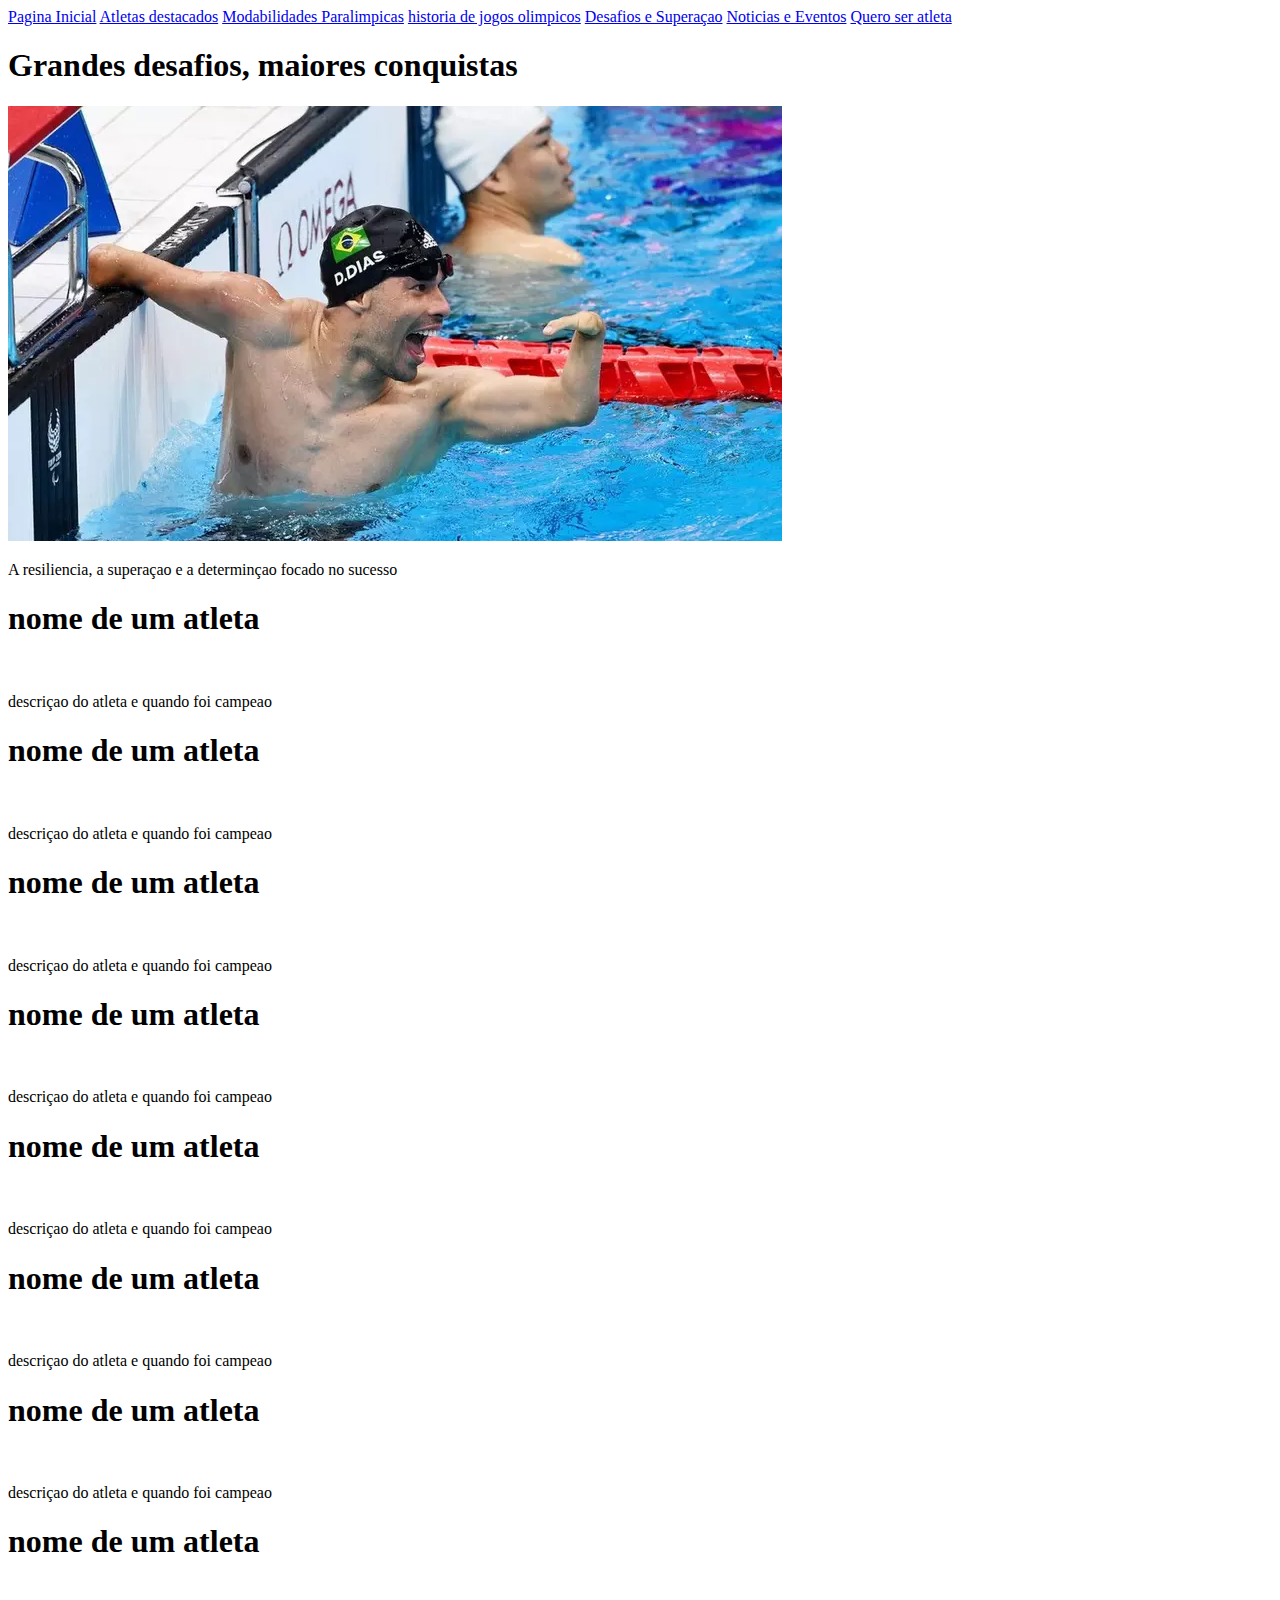
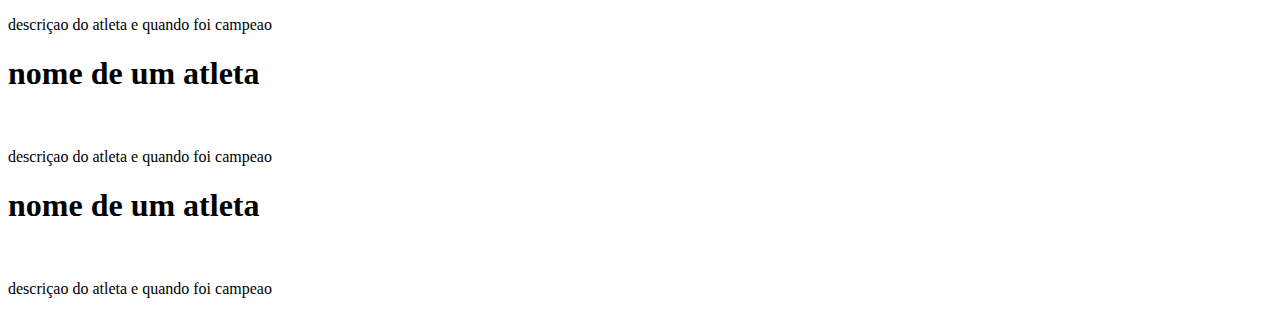
==== atletas destacados.html @ 6e02ad16 "Add files via upload" ====
<!DOCTYPE html>
<html lang="en">
<head>
    <meta charset="UTF-8">
    <meta name="viewport" content="width=device-width, initial-scale=1.0">
    <title>Atletas destacados</title>
</head>
<body>

    <header>
        <nav>
            <a href="index.html">Pagina Inicial</a>
            <a href="atletas destacados.html">Atletas destacados</a>
            <a href="modabilidades paralimpicas.html">Modabilidades Paralimpicas</a>
            <a href="historias de jogos olimpicos.html">historia de jogos olimpicos</a>
            <a href="desafios e superaçao.html">Desafios e Superaçao</a>
            <a href="noticias e eventos.html">Noticias e Eventos</a>
            <a href="formulario.html">Quero ser atleta</a>
        </nav>
      </header>

    <h1>Grandes desafios, maiores conquistas</h1>

    <div>
        <img src="brasil.webp" alt="nataçao">
        <p>A resiliencia, a superaçao e a determinçao focado no sucesso</p>
    </div>

    <div>
        <h1> nome de um atleta</h1>
        <img scr="uma foto">
        <p> descriçao do atleta e quando foi campeao</p>
    </div>

    <div>
        <h1> nome de um atleta</h1>
        <img scr="uma foto">
        <p> descriçao do atleta e quando foi campeao</p>
    </div>

    <div>
        <h1> nome de um atleta</h1>
        <img scr="uma foto">
        <p> descriçao do atleta e quando foi campeao</p>
    </div>

    <div>
        <h1> nome de um atleta</h1>
        <img scr="uma foto">
        <p> descriçao do atleta e quando foi campeao</p>
    </div>

    <div>
        <h1> nome de um atleta</h1>
        <img scr="uma foto">
        <p> descriçao do atleta e quando foi campeao</p>
    </div>

    <div>
        <h1> nome de um atleta</h1>
        <img scr="uma foto">
        <p> descriçao do atleta e quando foi campeao</p>
    </div>

    <div>
        <h1> nome de um atleta</h1>
        <img scr="uma foto">
        <p> descriçao do atleta e quando foi campeao</p>
    </div>

    <div>
        <h1> nome de um atleta</h1>
        <img scr="uma foto">
        <p> descriçao do atleta e quando foi campeao</p>
    </div>

    <div>
        <h1> nome de um atleta</h1>
        <img scr="uma foto">
        <p> descriçao do atleta e quando foi campeao</p>
    </div>

    <div>
        <h1> nome de um atleta</h1>
        <img scr="uma foto">
        <p> descriçao do atleta e quando foi campeao</p>
    </div>

    
</body>
</html>
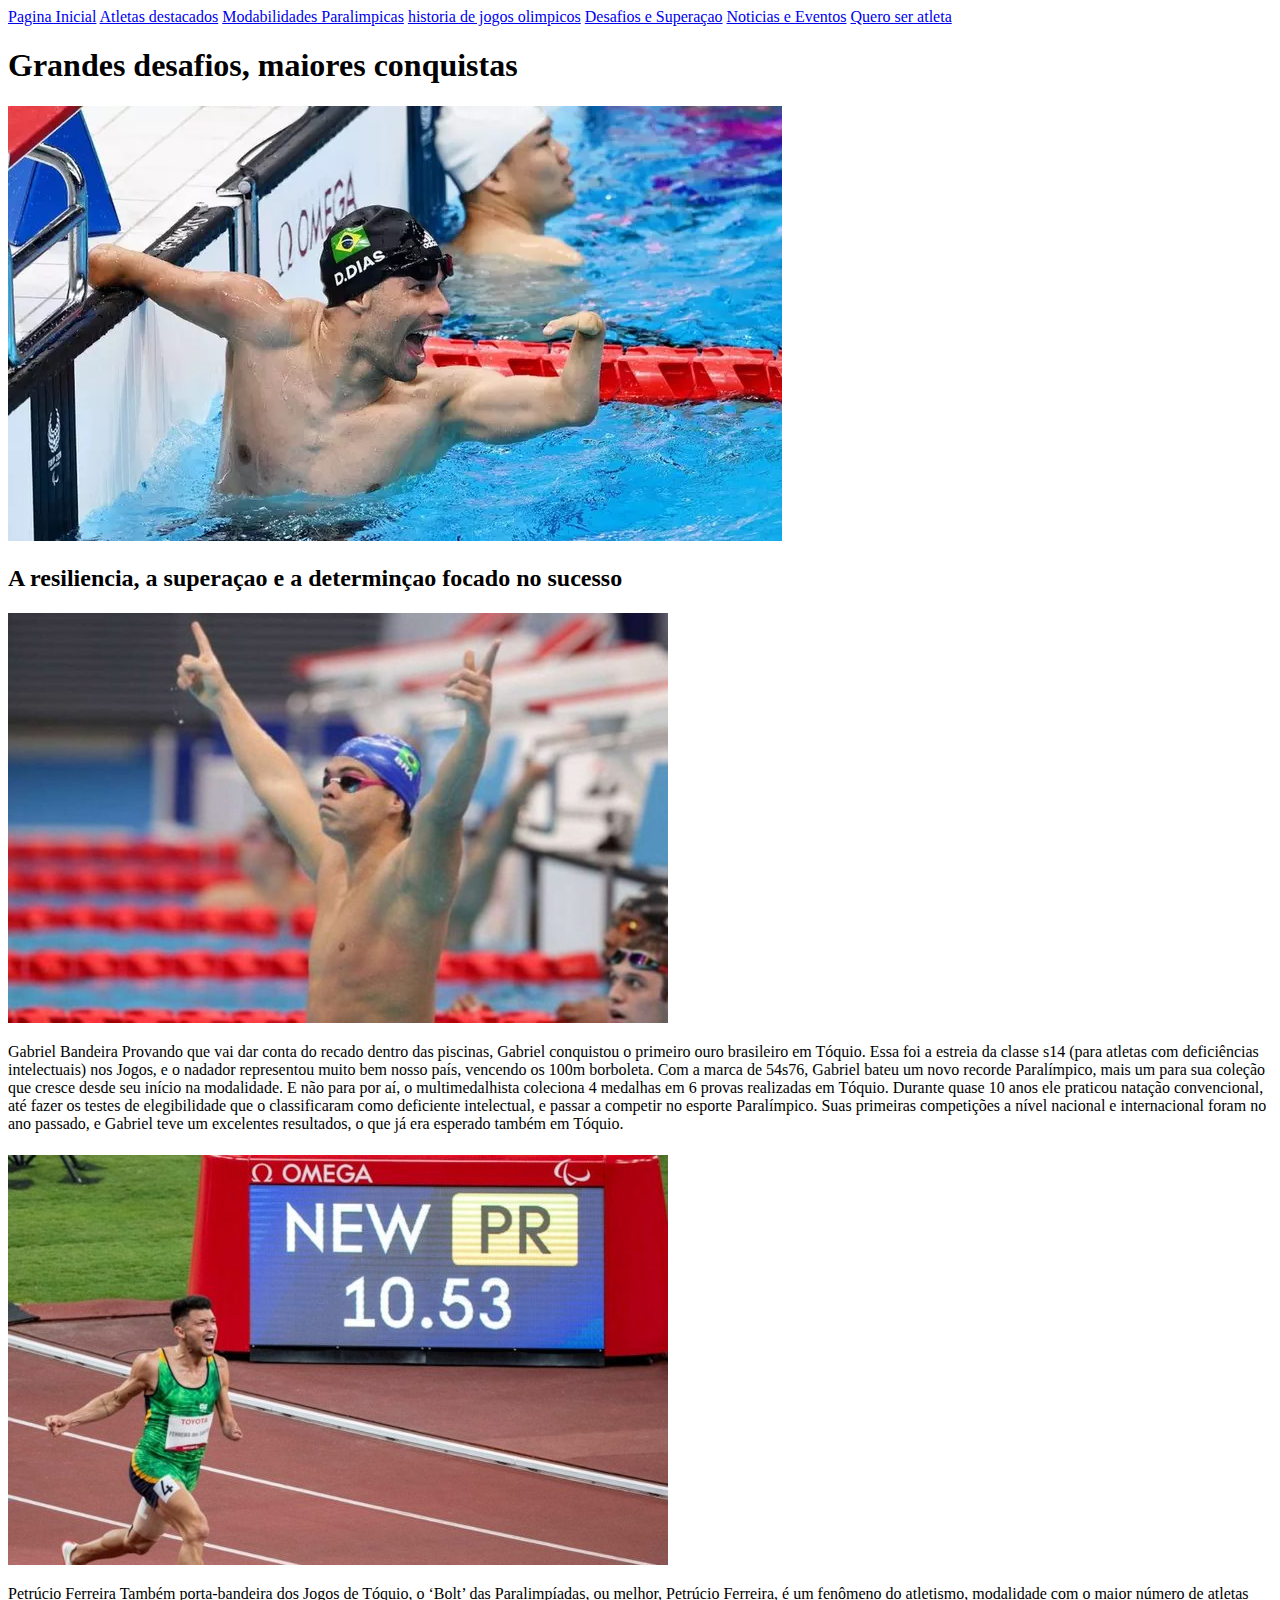
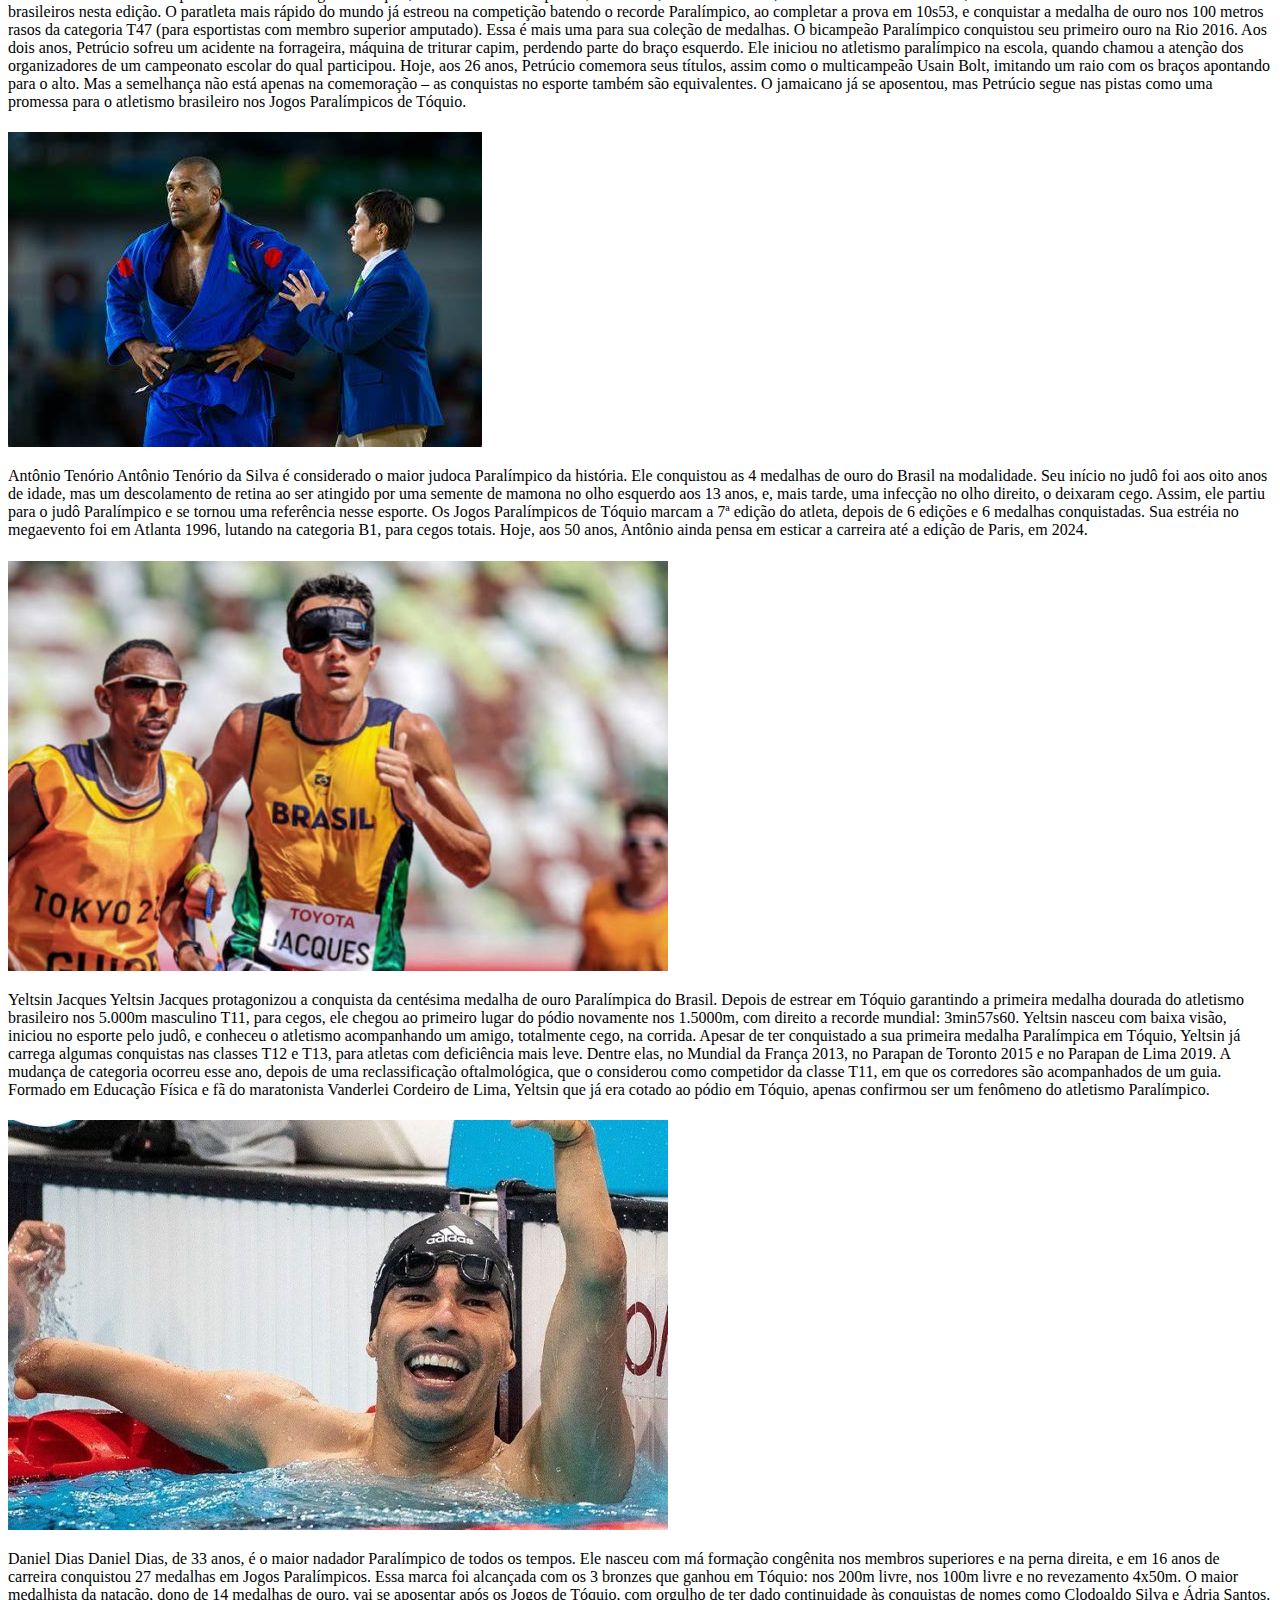
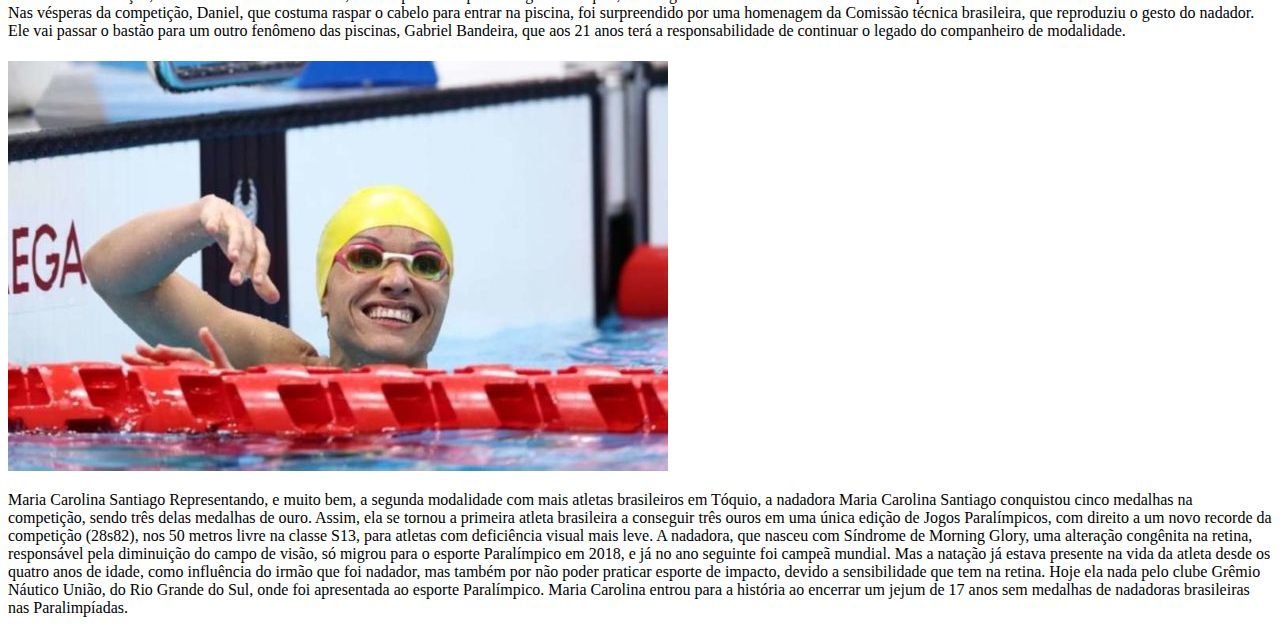
==== commit 1e843efb: "Add files via upload" ====
--- a/atletas destacados.html
+++ b/atletas destacados.html
@@ -23,67 +23,50 @@
 
     <div>
         <img src="brasil.webp" alt="nataçao">
-        <p>A resiliencia, a superaçao e a determinçao focado no sucesso</p>
+        <h2>A resiliencia, a superaçao e a determinçao focado no sucesso</h2>
     </div>
 
     <div>
-        <h1> nome de um atleta</h1>
-        <img scr="uma foto">
-        <p> descriçao do atleta e quando foi campeao</p>
+        <h1></h1>
+        <img src="gabriel.jpg" alt="destaque">
+        <p>Gabriel Bandeira
+        Provando que vai dar conta do recado dentro das piscinas, Gabriel conquistou o primeiro ouro brasileiro em Tóquio. Essa foi a estreia da classe s14 (para atletas com deficiências intelectuais) nos Jogos, e o nadador representou muito bem nosso país, vencendo os 100m borboleta. Com a marca de 54s76, Gabriel bateu um novo recorde Paralímpico, mais um para sua coleção que cresce desde seu início na modalidade. E não para por aí, o multimedalhista coleciona 4 medalhas em 6 provas realizadas em Tóquio. Durante quase 10 anos ele praticou natação convencional, até fazer os testes de elegibilidade que o classificaram como deficiente intelectual, e passar a competir no esporte Paralímpico. Suas primeiras competições a nível nacional e internacional foram no ano passado, e Gabriel teve um excelentes resultados, o que já era esperado também em Tóquio.
+        </p>
     </div>
 
     <div>
-        <h1> nome de um atleta</h1>
-        <img scr="uma foto">
-        <p> descriçao do atleta e quando foi campeao</p>
+        <h1></h1>
+        <img src="petrucio.jpeg" alt="destaque">
+        <p>Petrúcio Ferreira
+            Também porta-bandeira dos Jogos de Tóquio, o ‘Bolt’ das Paralimpíadas, ou melhor, Petrúcio Ferreira, é um fenômeno do atletismo, modalidade com o maior número de atletas brasileiros nesta edição. O paratleta mais rápido do mundo já estreou na competição batendo o recorde Paralímpico, ao completar a prova em 10s53, e conquistar a medalha de ouro nos 100 metros rasos da categoria T47 (para esportistas com membro superior amputado). Essa é mais uma para sua coleção de medalhas. O bicampeão Paralímpico conquistou seu primeiro ouro na Rio 2016. Aos dois anos, Petrúcio sofreu um acidente na forrageira, máquina de triturar capim, perdendo parte do braço esquerdo. Ele iniciou no atletismo paralímpico na escola, quando chamou a atenção dos organizadores de um campeonato escolar do qual participou. Hoje, aos 26 anos, Petrúcio comemora seus títulos, assim como o multicampeão Usain Bolt, imitando um raio com os braços apontando para o alto. Mas a semelhança não está apenas na comemoração – as conquistas no esporte também são equivalentes. O jamaicano já se aposentou, mas Petrúcio segue nas pistas como uma promessa para o atletismo brasileiro nos Jogos Paralímpicos de Tóquio.</p>
     </div>
 
     <div>
-        <h1> nome de um atleta</h1>
-        <img scr="uma foto">
-        <p> descriçao do atleta e quando foi campeao</p>
+        <h1></h1>
+        <img src="antonio.jpg" alt="destaque">
+        <p>Antônio Tenório
+            Antônio Tenório da Silva é considerado o maior judoca Paralímpico da história. Ele conquistou as 4 medalhas de ouro do Brasil na modalidade. Seu início no judô foi aos oito anos de idade, mas um descolamento de retina ao ser atingido por uma semente de mamona no olho esquerdo aos 13 anos, e, mais tarde, uma infecção no olho direito,  o deixaram cego. Assim, ele partiu para o judô Paralímpico e se tornou uma referência nesse esporte. Os Jogos Paralímpicos de Tóquio marcam a 7ª edição do atleta, depois de 6 edições e 6 medalhas conquistadas. Sua estréia no megaevento foi em Atlanta 1996, lutando na categoria B1, para cegos totais. Hoje, aos 50 anos, Antônio ainda pensa em esticar a carreira até a edição de Paris, em 2024.</p>
     </div>
 
     <div>
-        <h1> nome de um atleta</h1>
-        <img scr="uma foto">
-        <p> descriçao do atleta e quando foi campeao</p>
+        <h1></h1>
+        <img src="yeltsin.jpg" alt="destaque">
+        <p>Yeltsin Jacques
+            Yeltsin Jacques protagonizou a conquista da centésima medalha de ouro Paralímpica do Brasil. Depois de estrear em Tóquio garantindo a primeira medalha dourada do atletismo brasileiro nos 5.000m masculino T11, para cegos, ele chegou ao primeiro lugar do pódio novamente nos 1.5000m, com direito a recorde mundial: 3min57s60. Yeltsin nasceu com baixa visão, iniciou no esporte pelo judô, e conheceu o atletismo acompanhando um amigo, totalmente cego, na corrida. Apesar de ter conquistado a sua primeira medalha Paralímpica em Tóquio, Yeltsin já carrega algumas conquistas nas classes T12 e T13, para atletas com deficiência mais leve. Dentre elas, no Mundial da França 2013, no Parapan de Toronto 2015 e no Parapan de Lima 2019. A mudança de categoria ocorreu esse ano, depois de uma reclassificação oftalmológica, que o considerou como competidor da classe T11, em que os corredores são acompanhados de um guia. Formado em Educação Física e fã do maratonista Vanderlei Cordeiro de Lima, Yeltsin que já era cotado ao pódio em Tóquio, apenas confirmou ser um fenômeno do atletismo Paralímpico.</p>
     </div>
 
     <div>
-        <h1> nome de um atleta</h1>
-        <img scr="uma foto">
-        <p> descriçao do atleta e quando foi campeao</p>
+        <h1></h1>
+        <img src="diaz.jpg" alt="destaque">
+        <p>Daniel Dias
+            Daniel Dias, de 33 anos, é o maior nadador Paralímpico de todos os tempos. Ele nasceu com má formação congênita nos membros superiores e na perna direita, e em 16 anos de carreira conquistou 27 medalhas em Jogos Paralímpicos. Essa marca foi alcançada com os 3 bronzes que ganhou em Tóquio: nos 200m livre, nos 100m livre e no revezamento 4x50m. O maior medalhista da natação, dono de 14 medalhas de ouro, vai se aposentar após os Jogos de Tóquio, com orgulho de ter dado continuidade às conquistas de nomes como Clodoaldo Silva e Ádria Santos. Nas vésperas da competição, Daniel, que costuma raspar o cabelo para entrar na piscina, foi surpreendido por uma homenagem da Comissão técnica brasileira, que reproduziu o gesto do nadador. Ele vai passar o bastão para um outro fenômeno das piscinas, Gabriel Bandeira, que aos 21 anos terá a responsabilidade de continuar o legado do companheiro de modalidade.</p>
     </div>
 
     <div>
-        <h1> nome de um atleta</h1>
-        <img scr="uma foto">
-        <p> descriçao do atleta e quando foi campeao</p>
-    </div>
-
-    <div>
-        <h1> nome de um atleta</h1>
-        <img scr="uma foto">
-        <p> descriçao do atleta e quando foi campeao</p>
-    </div>
-
-    <div>
-        <h1> nome de um atleta</h1>
-        <img scr="uma foto">
-        <p> descriçao do atleta e quando foi campeao</p>
-    </div>
-
-    <div>
-        <h1> nome de um atleta</h1>
-        <img scr="uma foto">
-        <p> descriçao do atleta e quando foi campeao</p>
-    </div>
-
-    <div>
-        <h1> nome de um atleta</h1>
-        <img scr="uma foto">
-        <p> descriçao do atleta e quando foi campeao</p>
+        <h1></h1>
+        <img src="maria.jpg" alt="destaque">
+        <p>Maria Carolina Santiago
+            Representando, e muito bem, a segunda modalidade com mais atletas brasileiros em Tóquio, a nadadora Maria Carolina Santiago conquistou cinco medalhas na competição, sendo três delas medalhas de ouro. Assim, ela se tornou a primeira atleta brasileira a conseguir três ouros em uma única edição de Jogos Paralímpicos, com direito a um novo recorde da competição (28s82), nos 50 metros livre na classe S13, para atletas com deficiência visual mais leve. A nadadora, que nasceu com Síndrome de Morning Glory, uma alteração congênita na retina, responsável pela diminuição do campo de visão, só migrou para o esporte Paralímpico em 2018, e já no ano seguinte foi campeã mundial. Mas a natação já estava presente na vida da atleta desde os quatro anos de idade, como influência do irmão que foi nadador, mas também por não poder praticar esporte de impacto, devido a sensibilidade que tem na retina. Hoje ela nada pelo clube Grêmio Náutico União, do Rio Grande do Sul, onde foi apresentada ao esporte Paralímpico. Maria Carolina entrou para a história ao encerrar um jejum de 17 anos sem medalhas de nadadoras brasileiras nas Paralimpíadas.</p>
     </div>
 
     
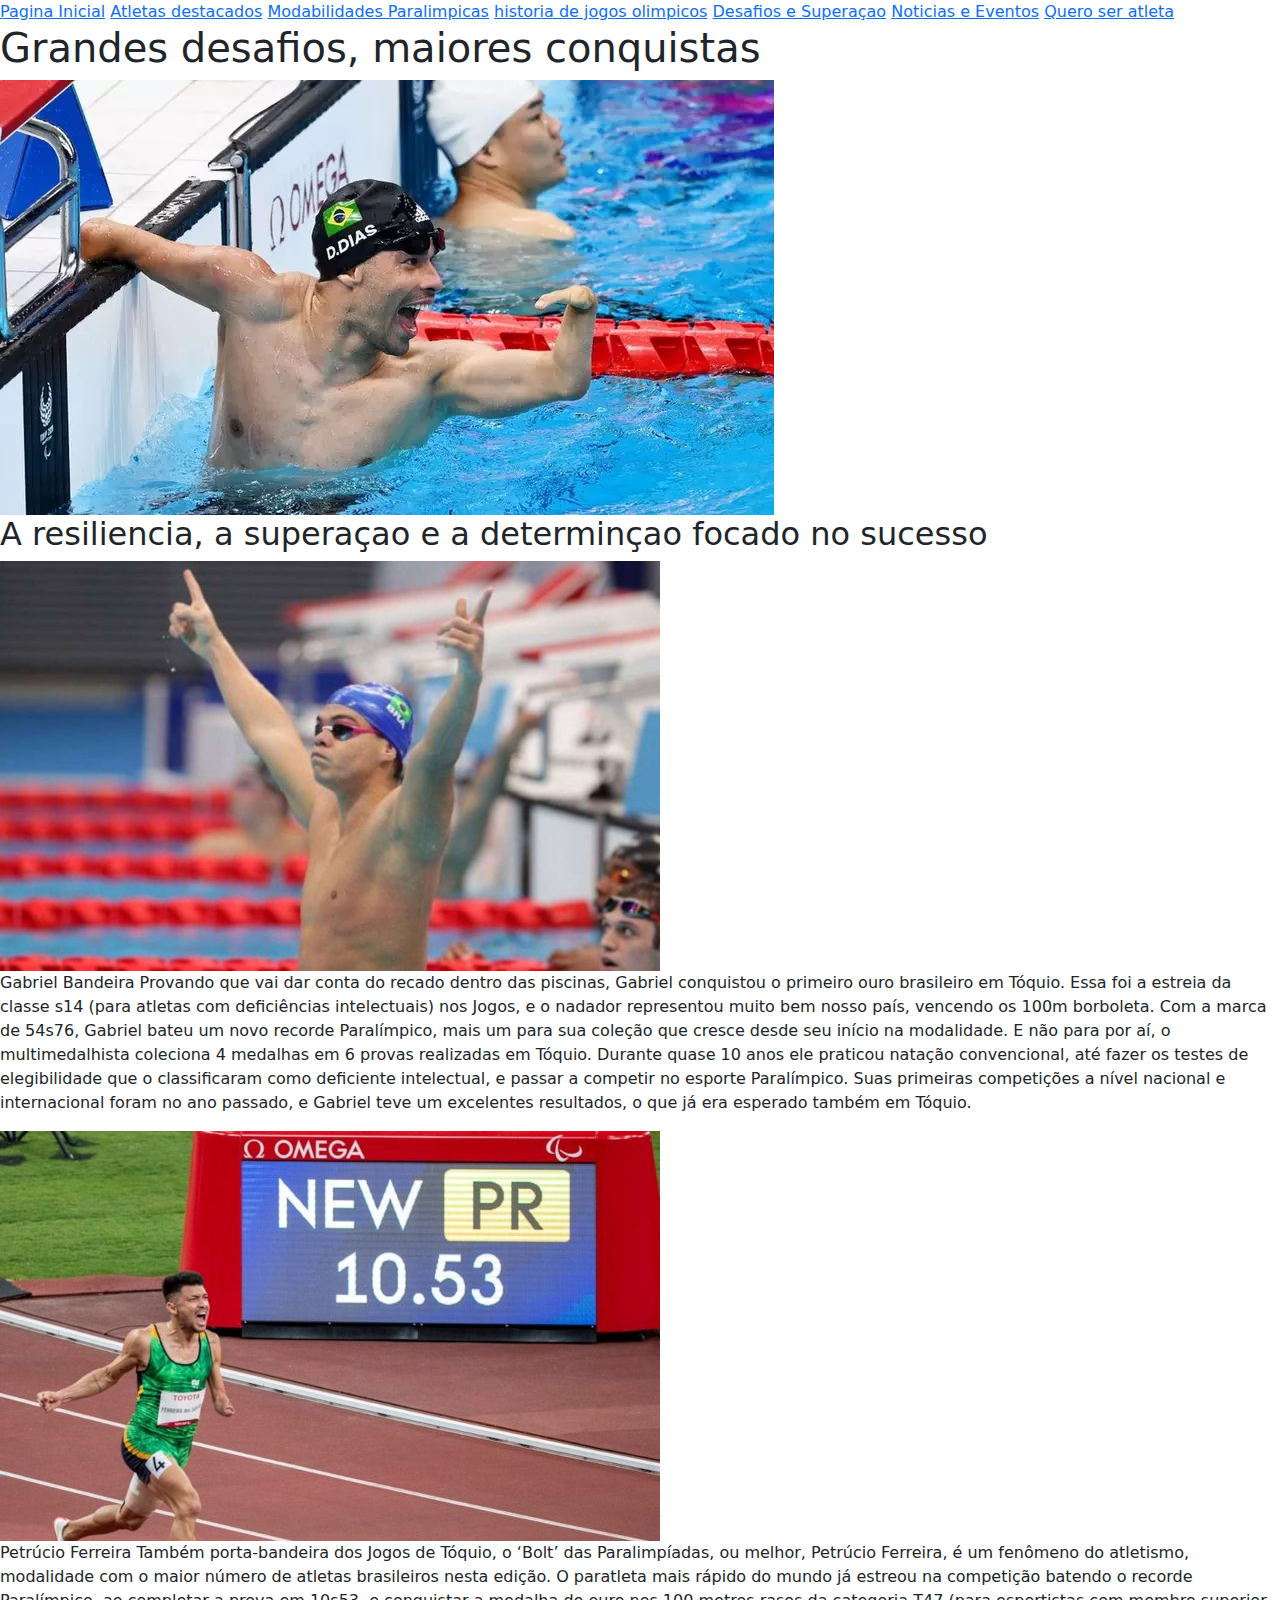
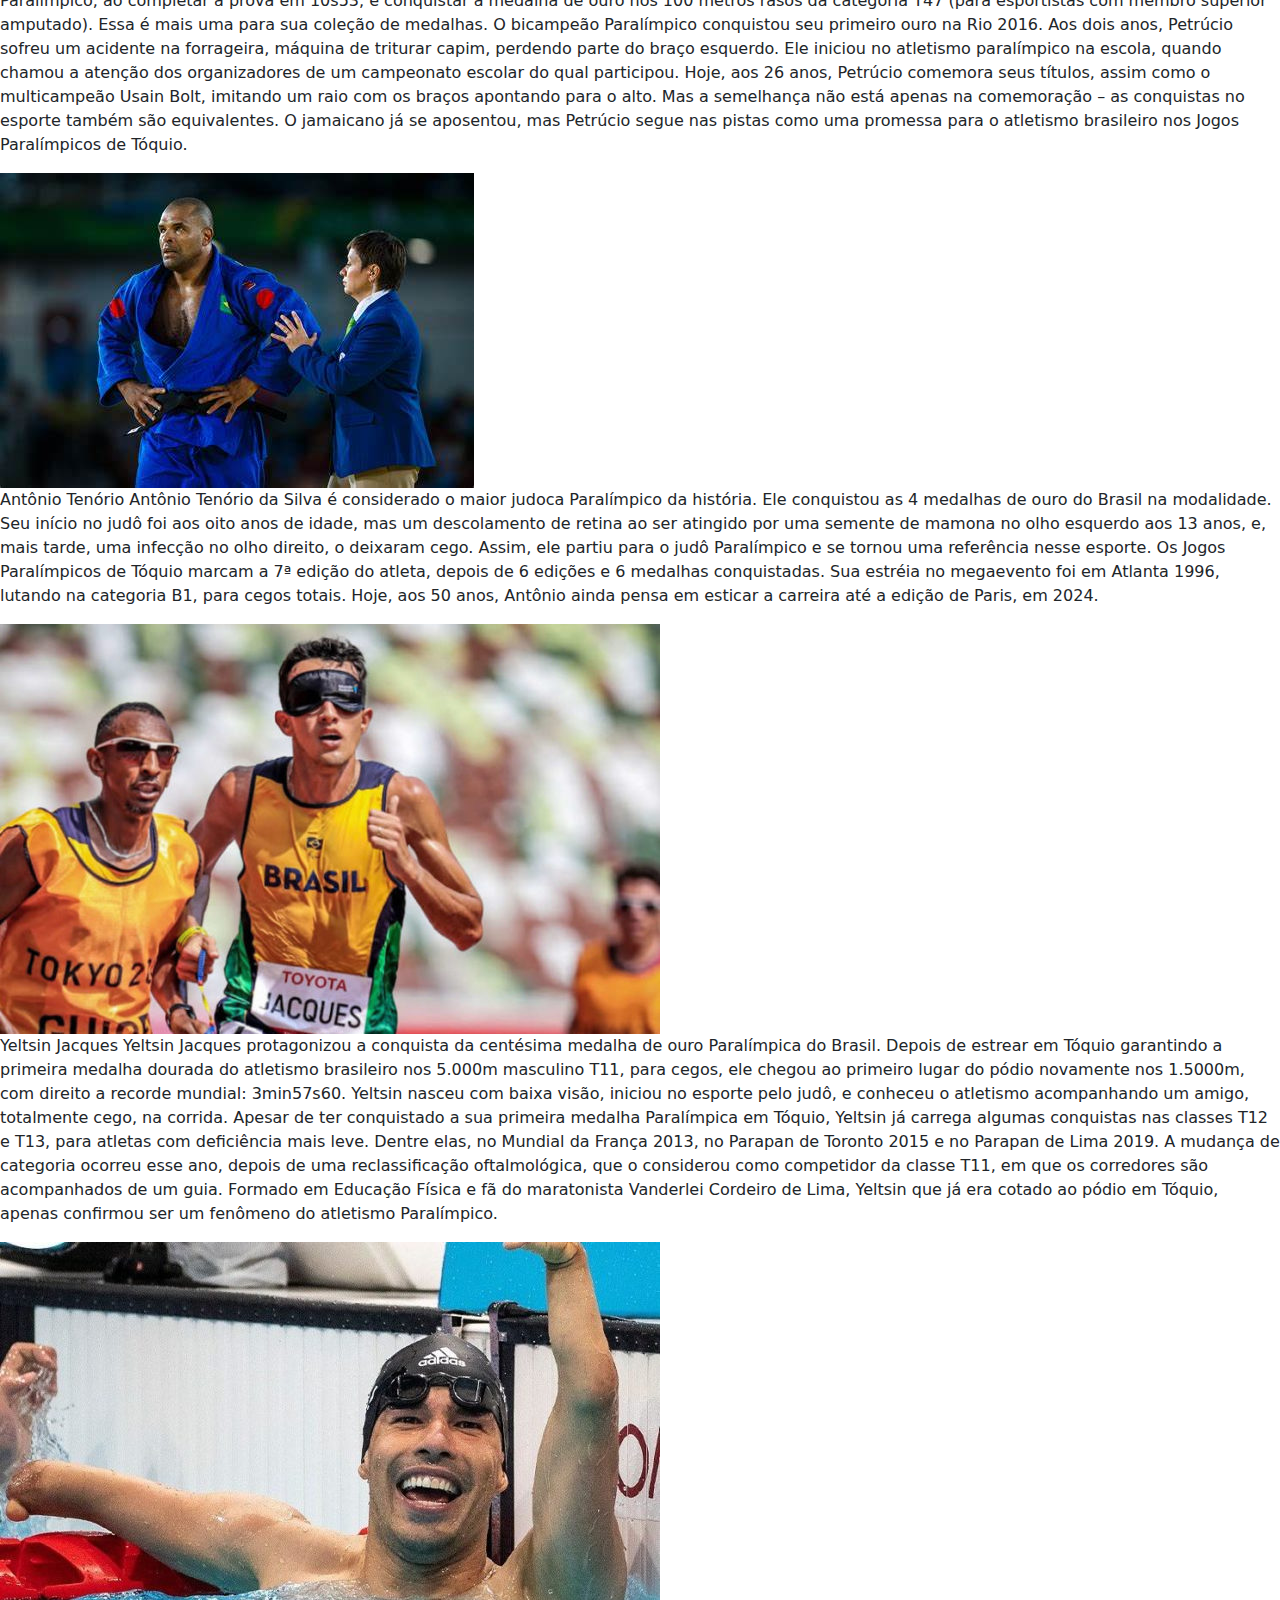
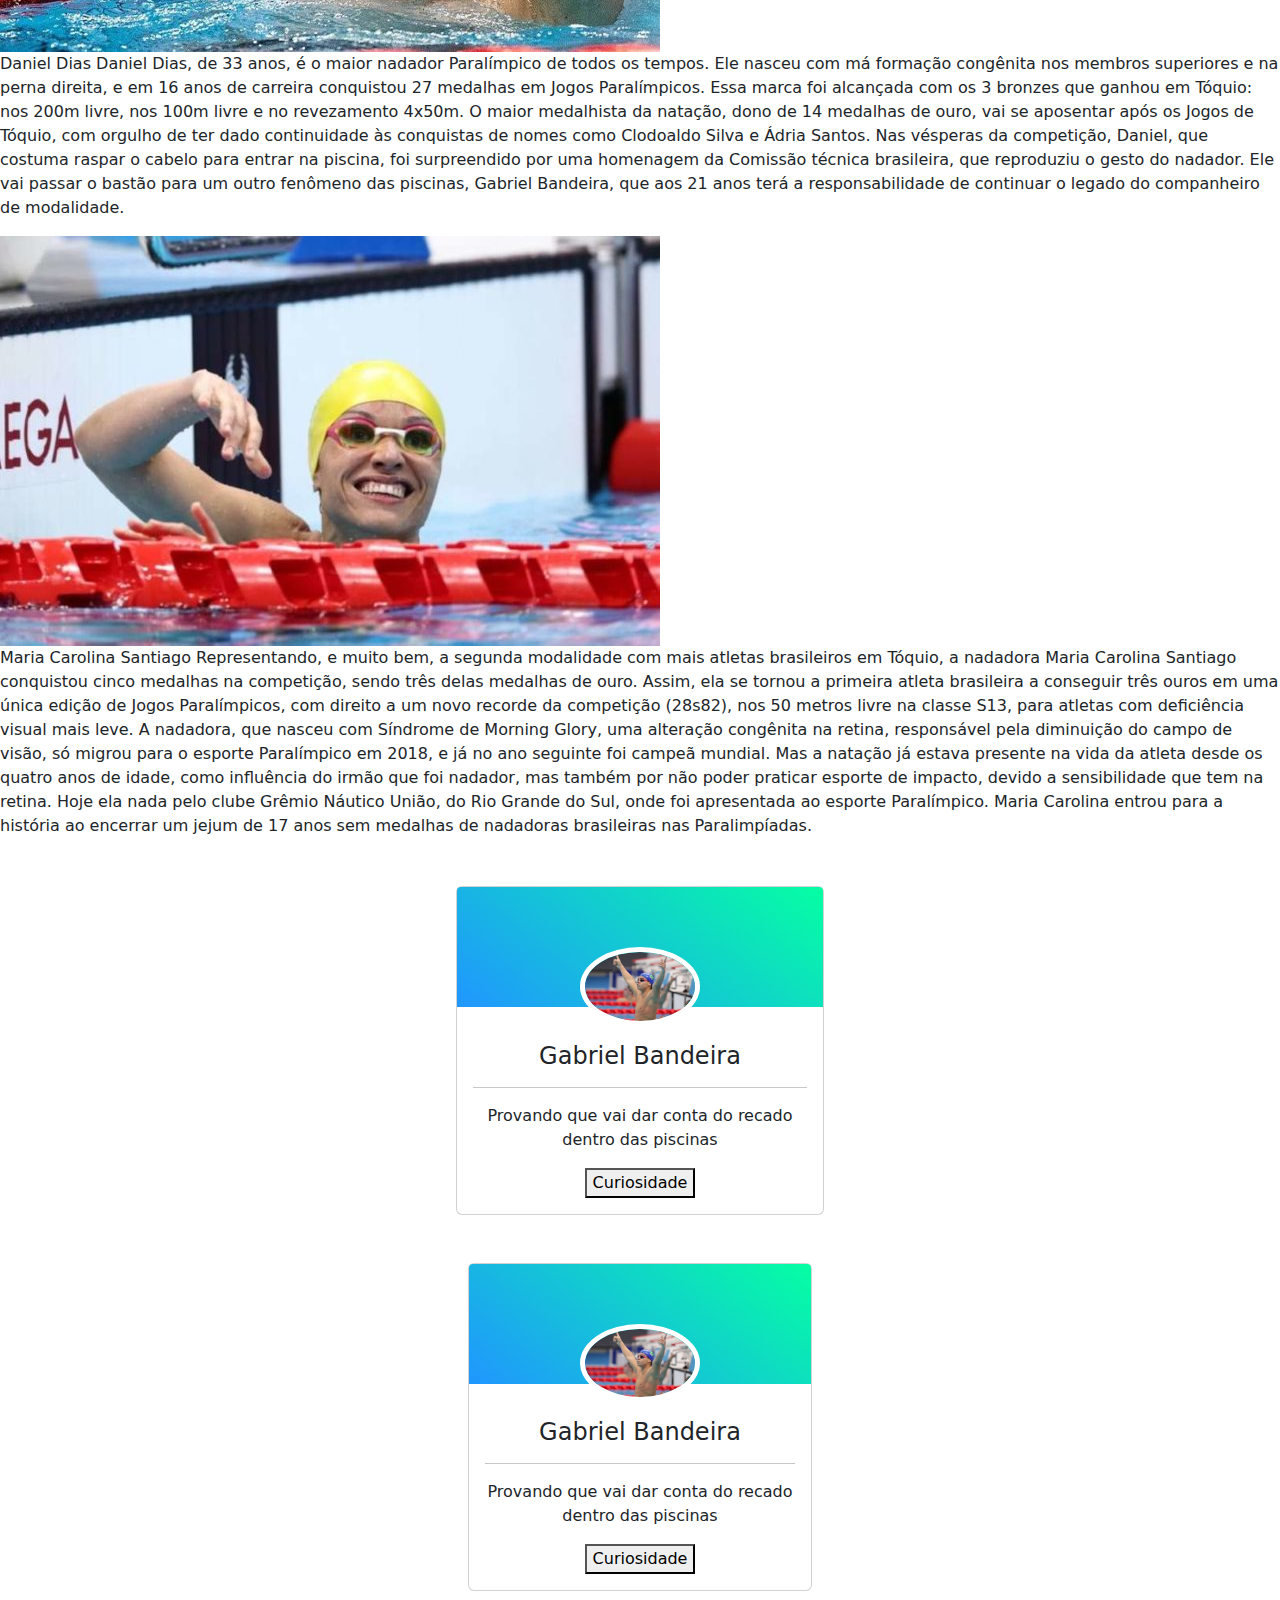
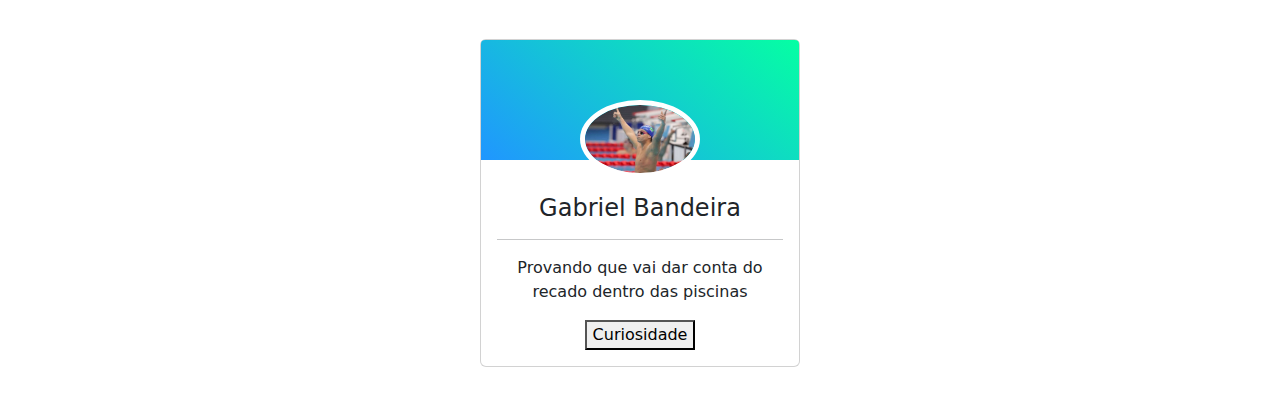
==== commit 94b35f96: "Add files via upload" ====
--- a/atletas destacados.html
+++ b/atletas destacados.html
@@ -2,7 +2,10 @@
 <html lang="en">
 <head>
     <meta charset="UTF-8">
+    <link rel="stylesheet" type="text/css" href="atletas destacados.css" media="screen">
+    <link href="https://cdn.jsdelivr.net/npm/bootstrap@5.3.3/dist/css/bootstrap.min.css" rel="stylesheet" integrity="sha384-QWTKZyjpPEjISv5WaRU9OFeRpok6YctnYmDr5pNlyT2bRjXh0JMhjY6hW+ALEwIH" crossorigin="anonymous">
     <meta name="viewport" content="width=device-width, initial-scale=1.0">
+    
     <title>Atletas destacados</title>
 </head>
 <body>
@@ -11,7 +14,7 @@
         <nav>
             <a href="index.html">Pagina Inicial</a>
             <a href="atletas destacados.html">Atletas destacados</a>
-            <a href="modabilidades paralimpicas.html">Modabilidades Paralimpicas</a>
+            <a href="modalidades paralimpicas.html">Modabilidades Paralimpicas</a>
             <a href="historias de jogos olimpicos.html">historia de jogos olimpicos</a>
             <a href="desafios e superaçao.html">Desafios e Superaçao</a>
             <a href="noticias e eventos.html">Noticias e Eventos</a>
@@ -69,6 +72,63 @@
             Representando, e muito bem, a segunda modalidade com mais atletas brasileiros em Tóquio, a nadadora Maria Carolina Santiago conquistou cinco medalhas na competição, sendo três delas medalhas de ouro. Assim, ela se tornou a primeira atleta brasileira a conseguir três ouros em uma única edição de Jogos Paralímpicos, com direito a um novo recorde da competição (28s82), nos 50 metros livre na classe S13, para atletas com deficiência visual mais leve. A nadadora, que nasceu com Síndrome de Morning Glory, uma alteração congênita na retina, responsável pela diminuição do campo de visão, só migrou para o esporte Paralímpico em 2018, e já no ano seguinte foi campeã mundial. Mas a natação já estava presente na vida da atleta desde os quatro anos de idade, como influência do irmão que foi nadador, mas também por não poder praticar esporte de impacto, devido a sensibilidade que tem na retina. Hoje ela nada pelo clube Grêmio Náutico União, do Rio Grande do Sul, onde foi apresentada ao esporte Paralímpico. Maria Carolina entrou para a história ao encerrar um jejum de 17 anos sem medalhas de nadadoras brasileiras nas Paralimpíadas.</p>
     </div>
 
-    
+    <div class="container">
+        <section class="mx-auto my-5" style="max-width: 23rem;">
+            
+          <div class="card testimonial-card mt-2 mb-3 d-flex justify-content-center">
+            <div class="card-up aqua-gradient"></div>
+         <div class="avatar mx-auto white">
+            <img src="gabriel.jpg" class="rounded-circle img-fluid jack" alt="woman avatar"> 
+    </div>
+
+        <div class="card-body text-center">
+            <h4 class="card-title font-weight-bold">Gabriel Bandeira</h4>
+            <hr>
+            <p><i class="fas fa-quote-left"></i>Provando que vai dar conta do recado dentro das piscinas</p>
+            <button class="botao" type="submit" onclick="alert('Gabriel Bandeira Provando que vai dar conta do recado dentro das piscinas, Gabriel conquistou o primeiro ouro brasileiro em Tóquio. Essa foi a estreia da classe s14 (para atletas com deficiências intelectuais) nos Jogos, e o nadador representou muito bem nosso país, vencendo os 100m borboleta. Com a marca de 54s76, Gabriel bateu um novo recorde Paralímpico, mais um para sua coleção que cresce desde seu início na modalidade. E não para por aí, o multimedalhista coleciona 4 medalhas em 6 provas realizadas em Tóquio. Durante quase 10 anos ele praticou natação convencional, até fazer os testes de elegibilidade que o classificaram como deficiente intelectual, e passar a competir no esporte Paralímpico. Suas primeiras competições a nível nacional e internacional foram no ano passado, e Gabriel teve um excelentes resultados, o que já era esperado também em Tóquio.')">Curiosidade</button>
+        </div>
+
+    </div>
+
+    <div class="container">
+        <section class="mx-auto my-5" style="max-width: 23rem;">
+            
+          <div class="card testimonial-card mt-2 mb-3 d-flex justify-content-center">
+            <div class="card-up aqua-gradient"></div>
+         <div class="avatar mx-auto white">
+            <img src="gabriel.jpg" class="rounded-circle img-fluid jack" alt="woman avatar"> 
+    </div>
+
+        <div class="card-body text-center">
+            <h4 class="card-title font-weight-bold">Gabriel Bandeira</h4>
+            <hr>
+            <p><i class="fas fa-quote-left"></i>Provando que vai dar conta do recado dentro das piscinas</p>
+            <button class="botao" type="submit" onclick="alert('Gabriel Bandeira Provando que vai dar conta do recado dentro das piscinas, Gabriel conquistou o primeiro ouro brasileiro em Tóquio. Essa foi a estreia da classe s14 (para atletas com deficiências intelectuais) nos Jogos, e o nadador representou muito bem nosso país, vencendo os 100m borboleta. Com a marca de 54s76, Gabriel bateu um novo recorde Paralímpico, mais um para sua coleção que cresce desde seu início na modalidade. E não para por aí, o multimedalhista coleciona 4 medalhas em 6 provas realizadas em Tóquio. Durante quase 10 anos ele praticou natação convencional, até fazer os testes de elegibilidade que o classificaram como deficiente intelectual, e passar a competir no esporte Paralímpico. Suas primeiras competições a nível nacional e internacional foram no ano passado, e Gabriel teve um excelentes resultados, o que já era esperado também em Tóquio.')">Curiosidade</button>
+        </div>
+
+    </div>
+
+    <div class="container">
+        <section class="mx-auto my-5" style="max-width: 23rem;">
+            
+          <div class="card testimonial-card mt-2 mb-3 d-flex justify-content-center">
+            <div class="card-up aqua-gradient"></div>
+         <div class="avatar mx-auto white">
+            <img src="gabriel.jpg" class="rounded-circle img-fluid jack" alt="woman avatar"> 
+    </div>
+
+        <div class="card-body text-center">
+            <h4 class="card-title font-weight-bold">Gabriel Bandeira</h4>
+            <hr>
+            <p><i class="fas fa-quote-left"></i>Provando que vai dar conta do recado dentro das piscinas</p>
+            <button class="botao" type="submit" onclick="alert('Gabriel Bandeira Provando que vai dar conta do recado dentro das piscinas, Gabriel conquistou o primeiro ouro brasileiro em Tóquio. Essa foi a estreia da classe s14 (para atletas com deficiências intelectuais) nos Jogos, e o nadador representou muito bem nosso país, vencendo os 100m borboleta. Com a marca de 54s76, Gabriel bateu um novo recorde Paralímpico, mais um para sua coleção que cresce desde seu início na modalidade. E não para por aí, o multimedalhista coleciona 4 medalhas em 6 provas realizadas em Tóquio. Durante quase 10 anos ele praticou natação convencional, até fazer os testes de elegibilidade que o classificaram como deficiente intelectual, e passar a competir no esporte Paralímpico. Suas primeiras competições a nível nacional e internacional foram no ano passado, e Gabriel teve um excelentes resultados, o que já era esperado também em Tóquio.')">Curiosidade</button>
+        </div>
+
+    </div>
+
+              
+            </section>
+          </div>
+
 </body>
 </html>--- a/atletas destacados.css
+++ b/atletas destacados.css
@@ -0,0 +1,32 @@
+.body {
+	background-color: green;
+}
+
+.testimonial-card .card-up {
+  height: 120px;
+  overflow: hidden;
+  border-top-left-radius: .25rem;
+  border-top-right-radius: .25rem;
+}
+
+.aqua-gradient {
+  background: linear-gradient(40deg, #2096ff, #05ffa3) !important;
+}
+
+.testimonial-card .avatar {
+  width: 120px;
+  margin-top: -60px;
+  overflow: hidden;
+  border: 5px solid #fff;
+  border-radius: 50%;
+}
+
+.jack {
+    border-radius: 100%; 
+    display: block;
+    margin-left: auto;
+    margin-right: auto;
+    width: 135px;
+    
+}
+
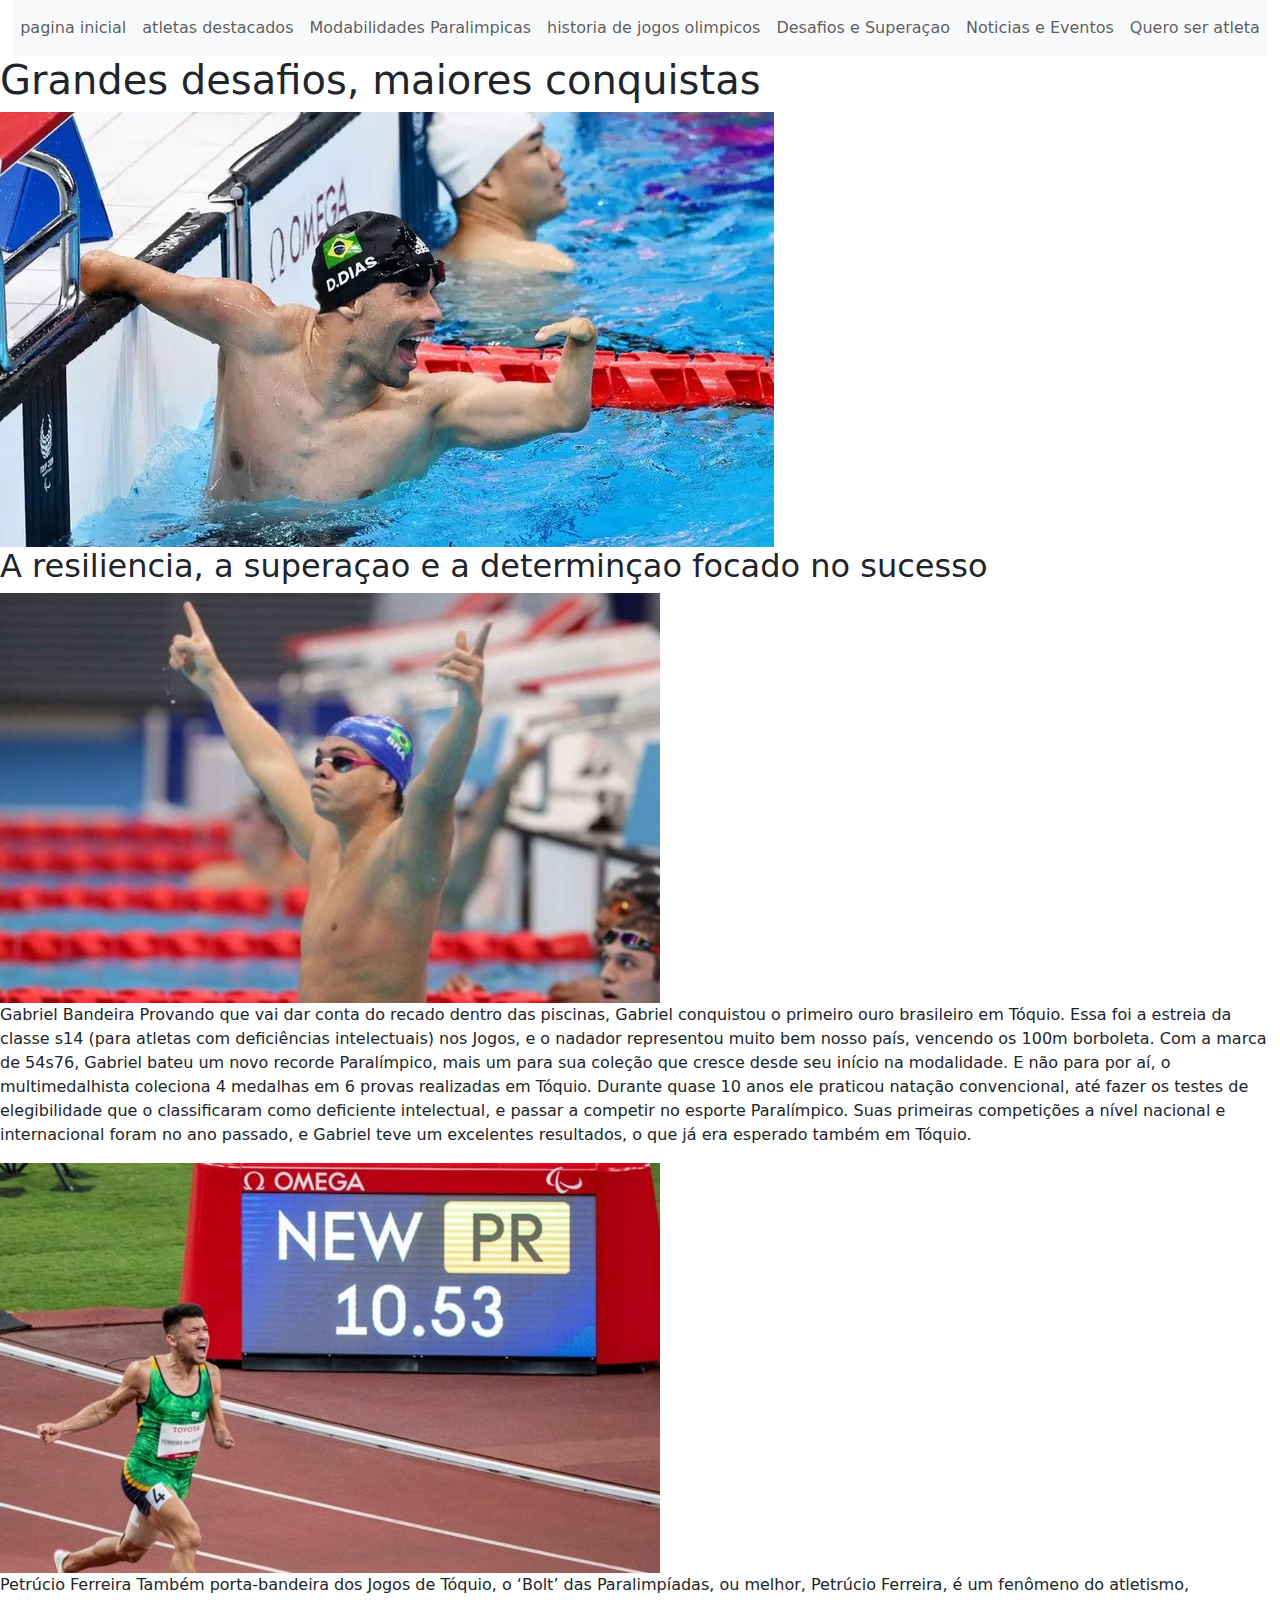
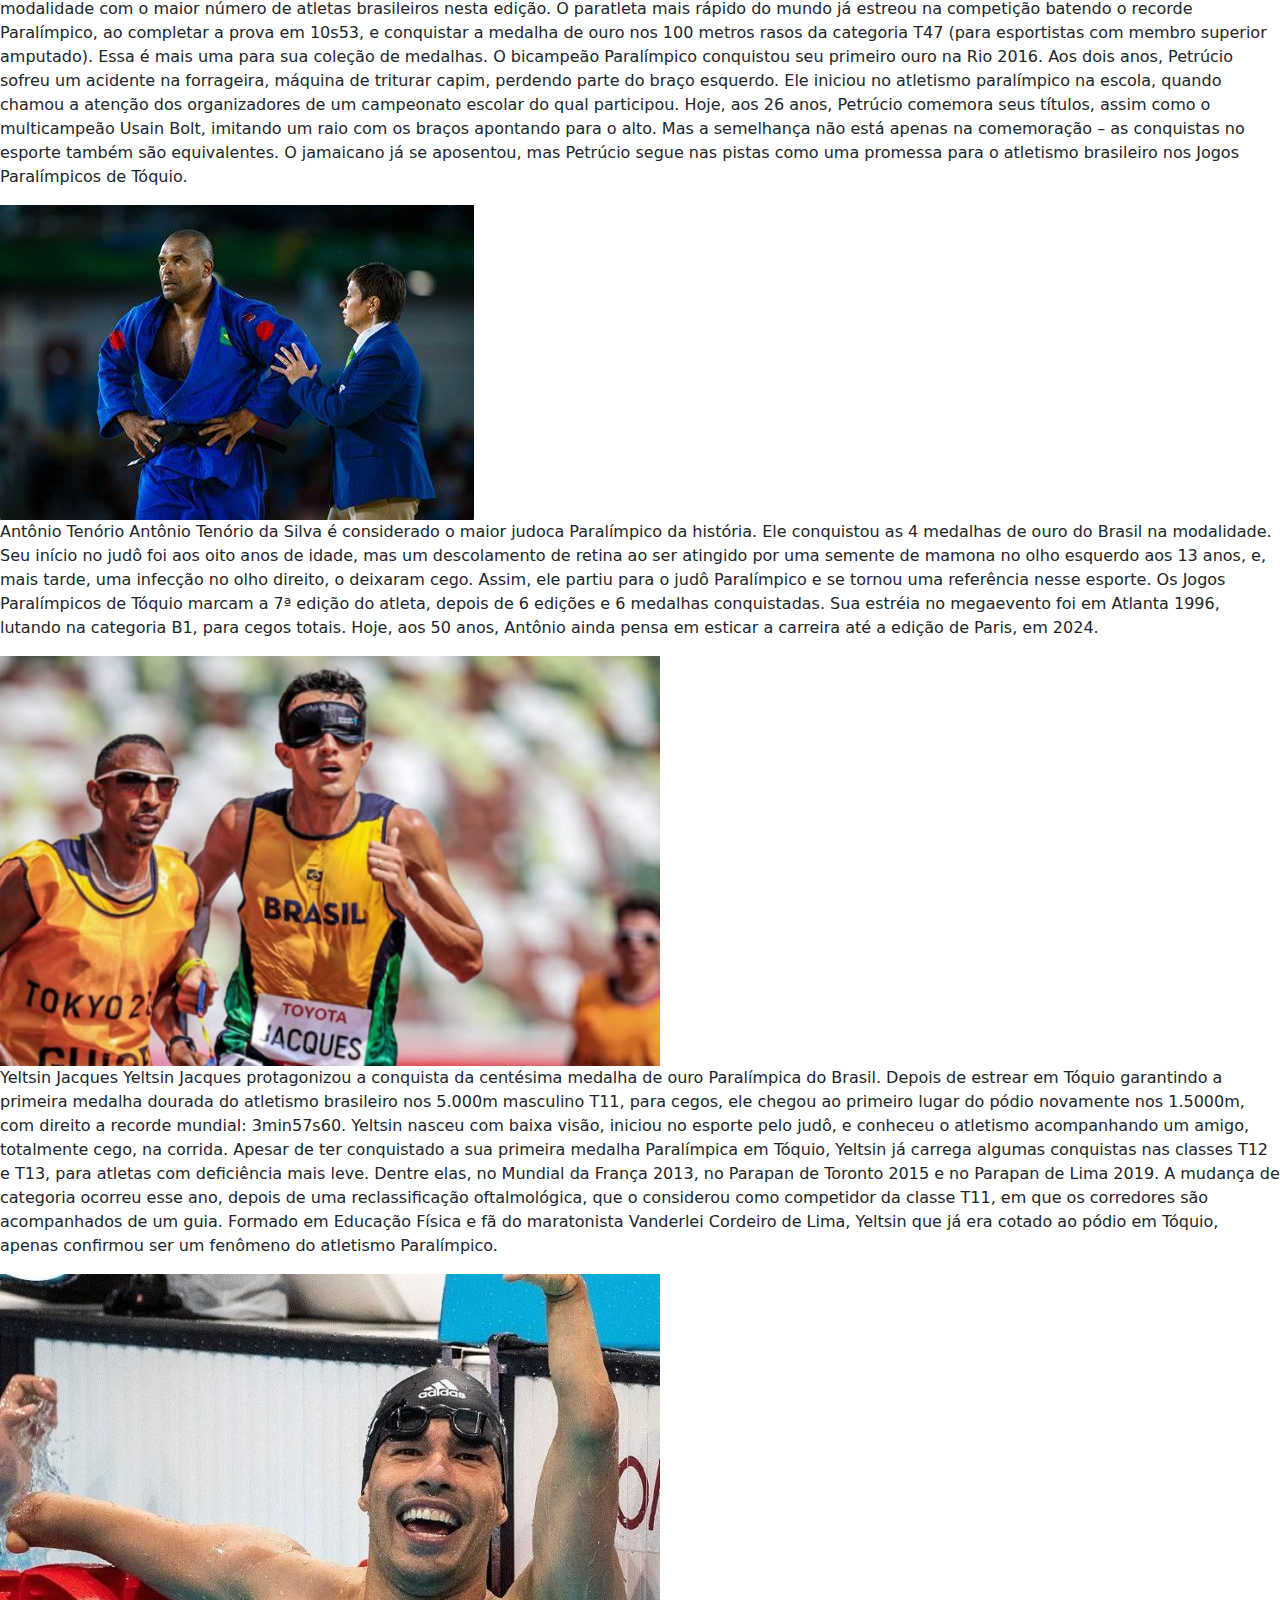
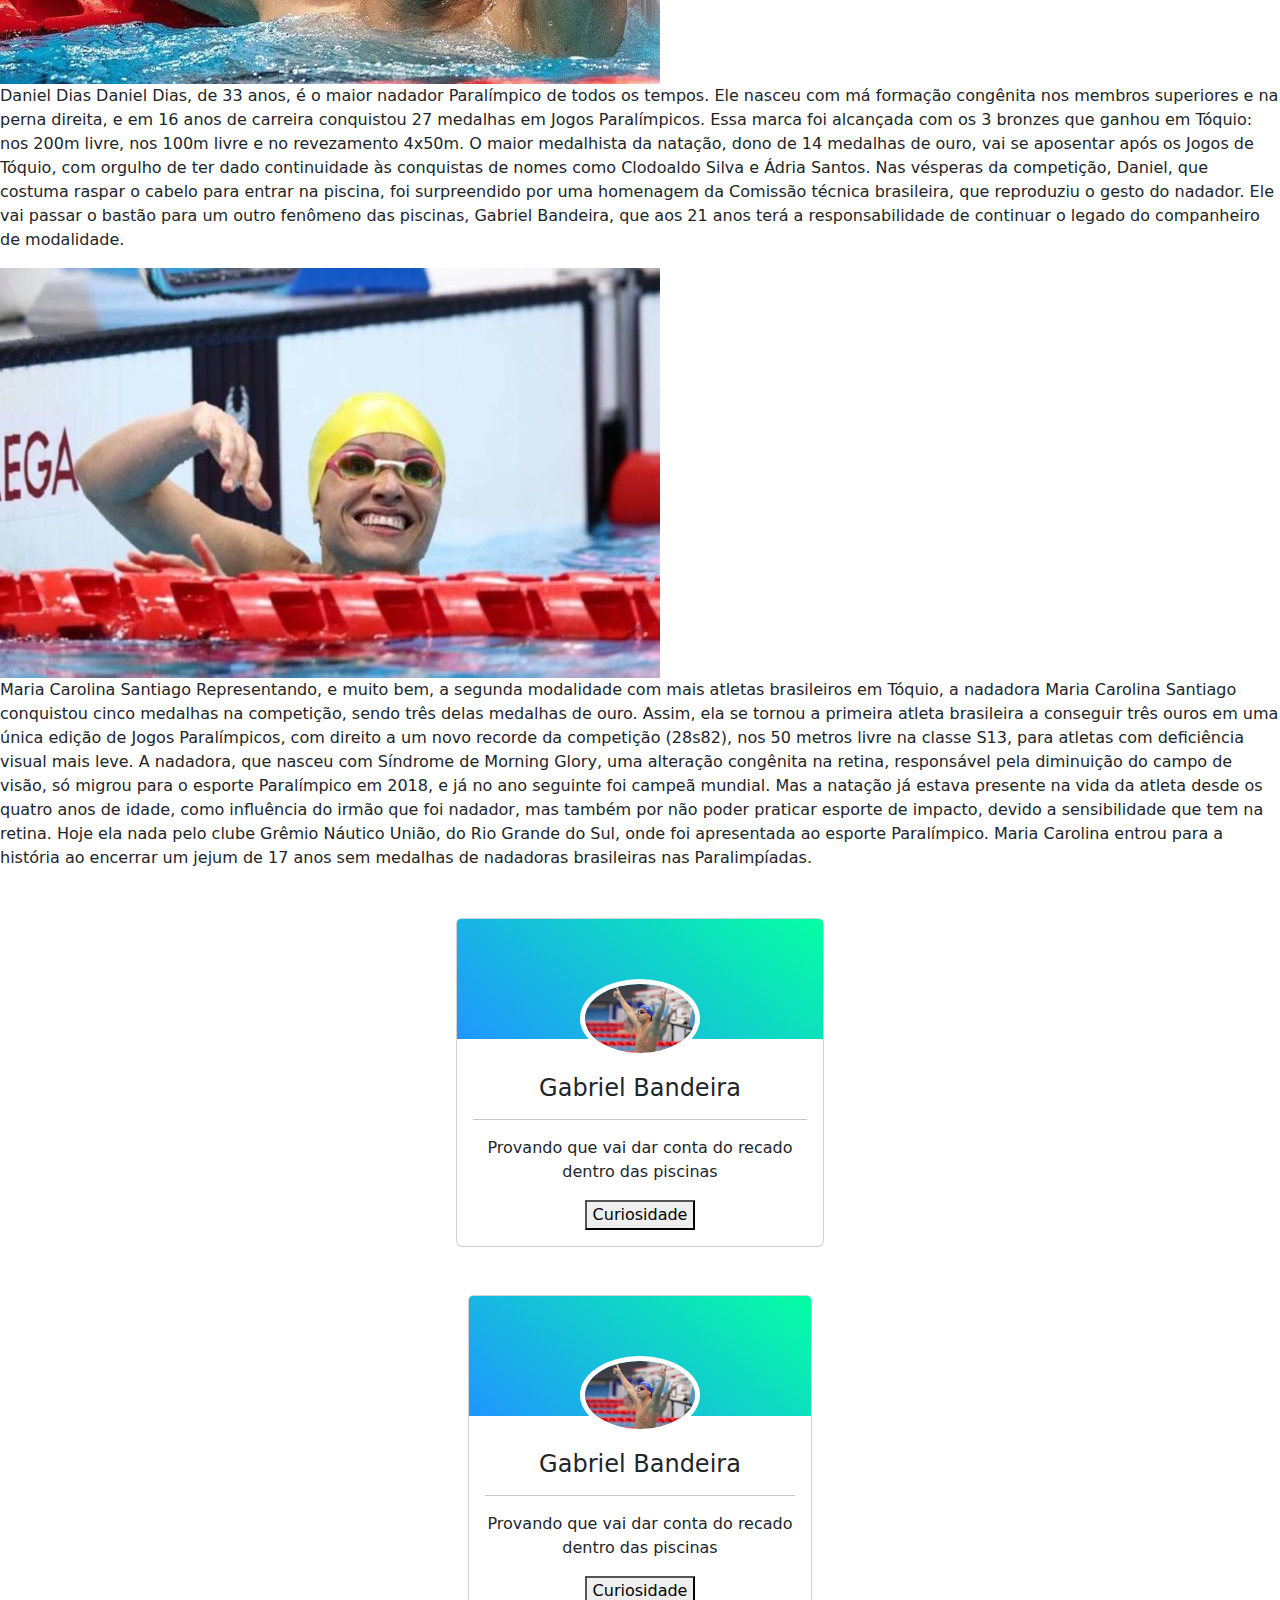
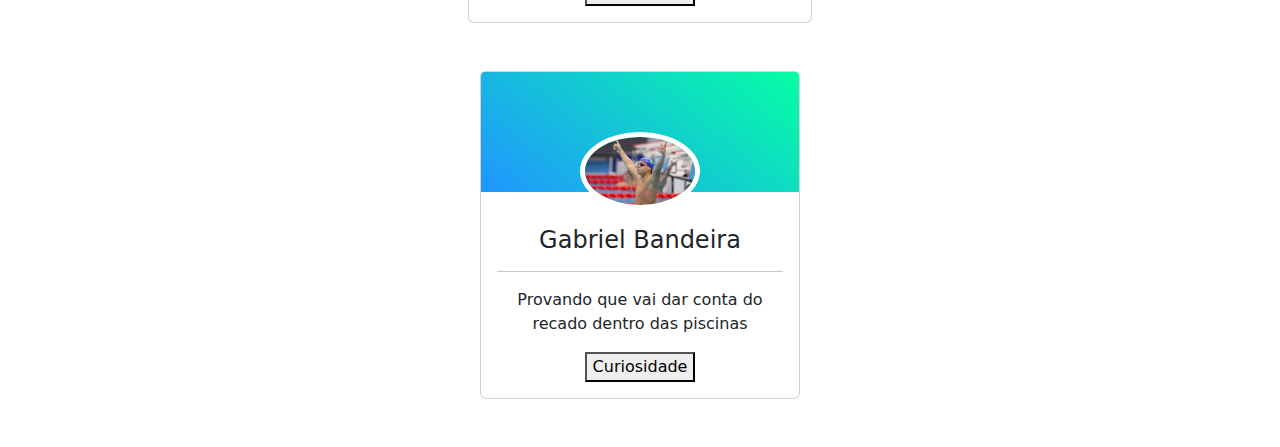
==== commit 21c0662e: "Add files via upload" ====
--- a/atletas destacados.html
+++ b/atletas destacados.html
@@ -10,17 +10,50 @@
 </head>
 <body>
 
-    <header>
-        <nav>
-            <a href="index.html">Pagina Inicial</a>
-            <a href="atletas destacados.html">Atletas destacados</a>
-            <a href="modalidades paralimpicas.html">Modabilidades Paralimpicas</a>
-            <a href="historias de jogos olimpicos.html">historia de jogos olimpicos</a>
-            <a href="desafios e superaçao.html">Desafios e Superaçao</a>
-            <a href="noticias e eventos.html">Noticias e Eventos</a>
-            <a href="formulario.html">Quero ser atleta</a>
-        </nav>
-      </header>
+<header>
+    <nav>
+        <!-- Centered nav -->
+     <ul class="nav justify-content-center">
+
+        <!-- Right-aligned nav -->
+        <ul class="nav justify-content-end">
+
+        <nav class="navbar navbar-expand-lg navbar-light bg-light">        
+        <button class="navbar-toggler" type="button" data-toggle="collapse" data-target="#navbarNav" aria-controls="navbarNav" aria-expanded="false" aria-label="Alterna navegação">
+          <span class="navbar-toggler-icon"></span>
+        </button>
+        <div class="collapse navbar-collapse" id="navbarNav">
+          <ul class="navbar-nav">
+    
+            <li class="nav-item active">
+              <a class="nav-link" href="index.html">pagina inicial <span class="sr-only"></span></a>
+            </li>
+            <li class="nav-item">
+              <a class="nav-link" href="atletas destacados.html">atletas destacados</a>
+            </li>
+            <li class="nav-item">
+              <a class="nav-link" href="modalidades paralimpicas.html">Modabilidades Paralimpicas</a>
+            </li>
+            <li class="nav-item">
+                <a class="nav-link" href="historias de jogos olimpicos.html">historia de jogos olimpicos</a>
+            </li>
+            <li class="nav-item">
+                <a class="nav-link" href="desafios e superaçao.html">Desafios e Superaçao</a>
+            </li>              
+            <li class="nav-item">
+                <a class="nav-link" a href="noticias e eventos.html">Noticias e Eventos</a>
+            </li>    
+            <li class="nav-item">
+                <a class="nav-link" href="formulario.html">Quero ser atleta</a></span>
+            </li>
+           
+            </li>
+          </ul>
+        </div>
+      </nav>
+    
+    </nav>
+</header>
 
     <h1>Grandes desafios, maiores conquistas</h1>
 
@@ -70,10 +103,28 @@
         <img src="maria.jpg" alt="destaque">
         <p>Maria Carolina Santiago
             Representando, e muito bem, a segunda modalidade com mais atletas brasileiros em Tóquio, a nadadora Maria Carolina Santiago conquistou cinco medalhas na competição, sendo três delas medalhas de ouro. Assim, ela se tornou a primeira atleta brasileira a conseguir três ouros em uma única edição de Jogos Paralímpicos, com direito a um novo recorde da competição (28s82), nos 50 metros livre na classe S13, para atletas com deficiência visual mais leve. A nadadora, que nasceu com Síndrome de Morning Glory, uma alteração congênita na retina, responsável pela diminuição do campo de visão, só migrou para o esporte Paralímpico em 2018, e já no ano seguinte foi campeã mundial. Mas a natação já estava presente na vida da atleta desde os quatro anos de idade, como influência do irmão que foi nadador, mas também por não poder praticar esporte de impacto, devido a sensibilidade que tem na retina. Hoje ela nada pelo clube Grêmio Náutico União, do Rio Grande do Sul, onde foi apresentada ao esporte Paralímpico. Maria Carolina entrou para a história ao encerrar um jejum de 17 anos sem medalhas de nadadoras brasileiras nas Paralimpíadas.</p>
+        </div>
+      
+     <div class="container">
+        <section class="mx-auto my-5" style="max-width: 23rem;">
+            
+          <div class="card testimonial-card mt-2 mb-3 d-flex justify-content-center">
+            <div class="card-up aqua-gradient"></div>
+         <div class="avatar mx-auto white">
+            <img src="gabriel.jpg" class="rounded-circle img-fluid jack" alt="woman avatar"> 
+    </div>
+
+        <div class="card-body text-center">
+            <h4 class="card-title font-weight-bold">Gabriel Bandeira</h4>
+            <hr>
+            <p><i class="fas fa-quote-left"></i>Provando que vai dar conta do recado dentro das piscinas</p>
+            <button class="botao" type="submit" onclick="alert('Gabriel Bandeira Provando que vai dar conta do recado dentro das piscinas, Gabriel conquistou o primeiro ouro brasileiro em Tóquio. Essa foi a estreia da classe s14 (para atletas com deficiências intelectuais) nos Jogos, e o nadador representou muito bem nosso país, vencendo os 100m borboleta. Com a marca de 54s76, Gabriel bateu um novo recorde Paralímpico, mais um para sua coleção que cresce desde seu início na modalidade. E não para por aí, o multimedalhista coleciona 4 medalhas em 6 provas realizadas em Tóquio. Durante quase 10 anos ele praticou natação convencional, até fazer os testes de elegibilidade que o classificaram como deficiente intelectual, e passar a competir no esporte Paralímpico. Suas primeiras competições a nível nacional e internacional foram no ano passado, e Gabriel teve um excelentes resultados, o que já era esperado também em Tóquio.')">Curiosidade</button>
+        </div>
+    
     </div>
 
     <div class="container">
-        <section class="mx-auto my-5" style="max-width: 23rem;">
+        <section class="mx-auto my-5" style="max-width: 23rem";>
             
           <div class="card testimonial-card mt-2 mb-3 d-flex justify-content-center">
             <div class="card-up aqua-gradient"></div>
@@ -90,23 +141,7 @@
 
     </div>
 
-    <div class="container">
-        <section class="mx-auto my-5" style="max-width: 23rem;">
-            
-          <div class="card testimonial-card mt-2 mb-3 d-flex justify-content-center">
-            <div class="card-up aqua-gradient"></div>
-         <div class="avatar mx-auto white">
-            <img src="gabriel.jpg" class="rounded-circle img-fluid jack" alt="woman avatar"> 
-    </div>
 
-        <div class="card-body text-center">
-            <h4 class="card-title font-weight-bold">Gabriel Bandeira</h4>
-            <hr>
-            <p><i class="fas fa-quote-left"></i>Provando que vai dar conta do recado dentro das piscinas</p>
-            <button class="botao" type="submit" onclick="alert('Gabriel Bandeira Provando que vai dar conta do recado dentro das piscinas, Gabriel conquistou o primeiro ouro brasileiro em Tóquio. Essa foi a estreia da classe s14 (para atletas com deficiências intelectuais) nos Jogos, e o nadador representou muito bem nosso país, vencendo os 100m borboleta. Com a marca de 54s76, Gabriel bateu um novo recorde Paralímpico, mais um para sua coleção que cresce desde seu início na modalidade. E não para por aí, o multimedalhista coleciona 4 medalhas em 6 provas realizadas em Tóquio. Durante quase 10 anos ele praticou natação convencional, até fazer os testes de elegibilidade que o classificaram como deficiente intelectual, e passar a competir no esporte Paralímpico. Suas primeiras competições a nível nacional e internacional foram no ano passado, e Gabriel teve um excelentes resultados, o que já era esperado também em Tóquio.')">Curiosidade</button>
-        </div>
-
-    </div>
 
     <div class="container">
         <section class="mx-auto my-5" style="max-width: 23rem;">
@@ -129,6 +164,6 @@
               
             </section>
           </div>
-
+    
 </body>
 </html>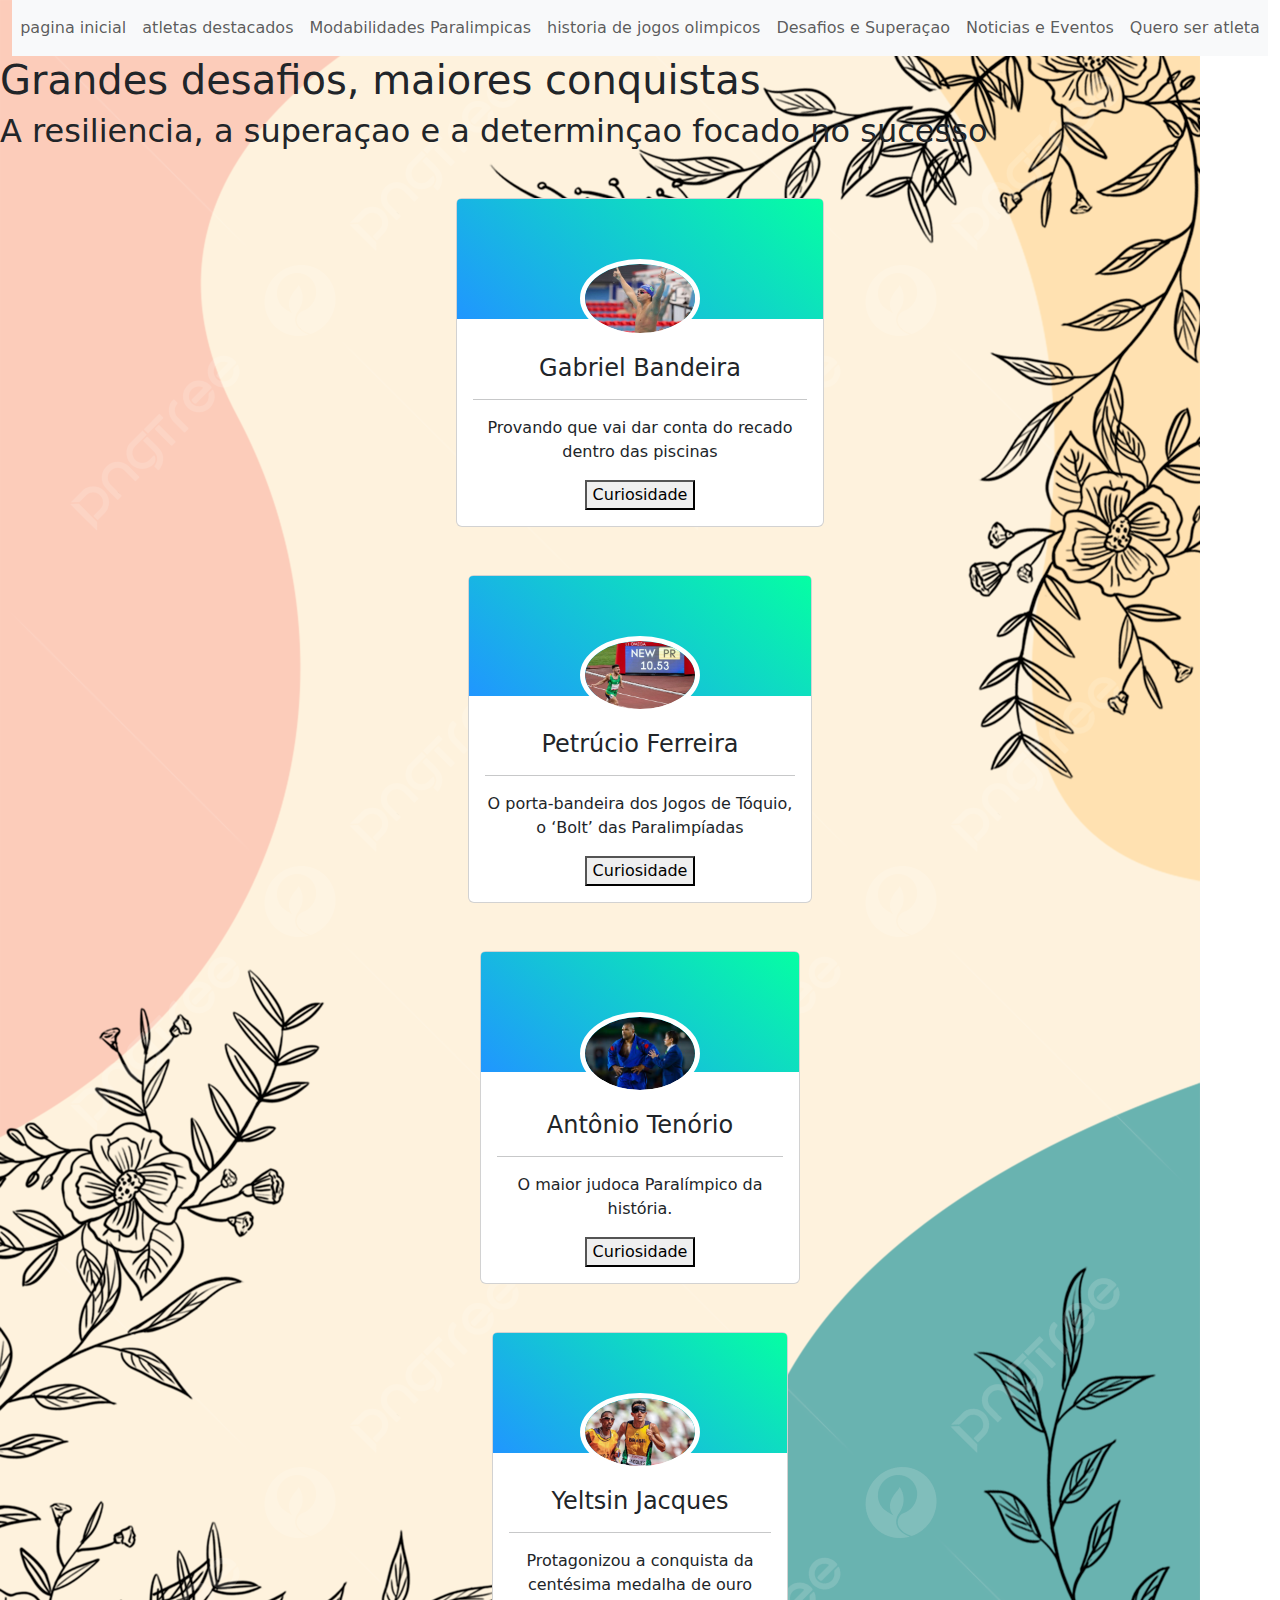
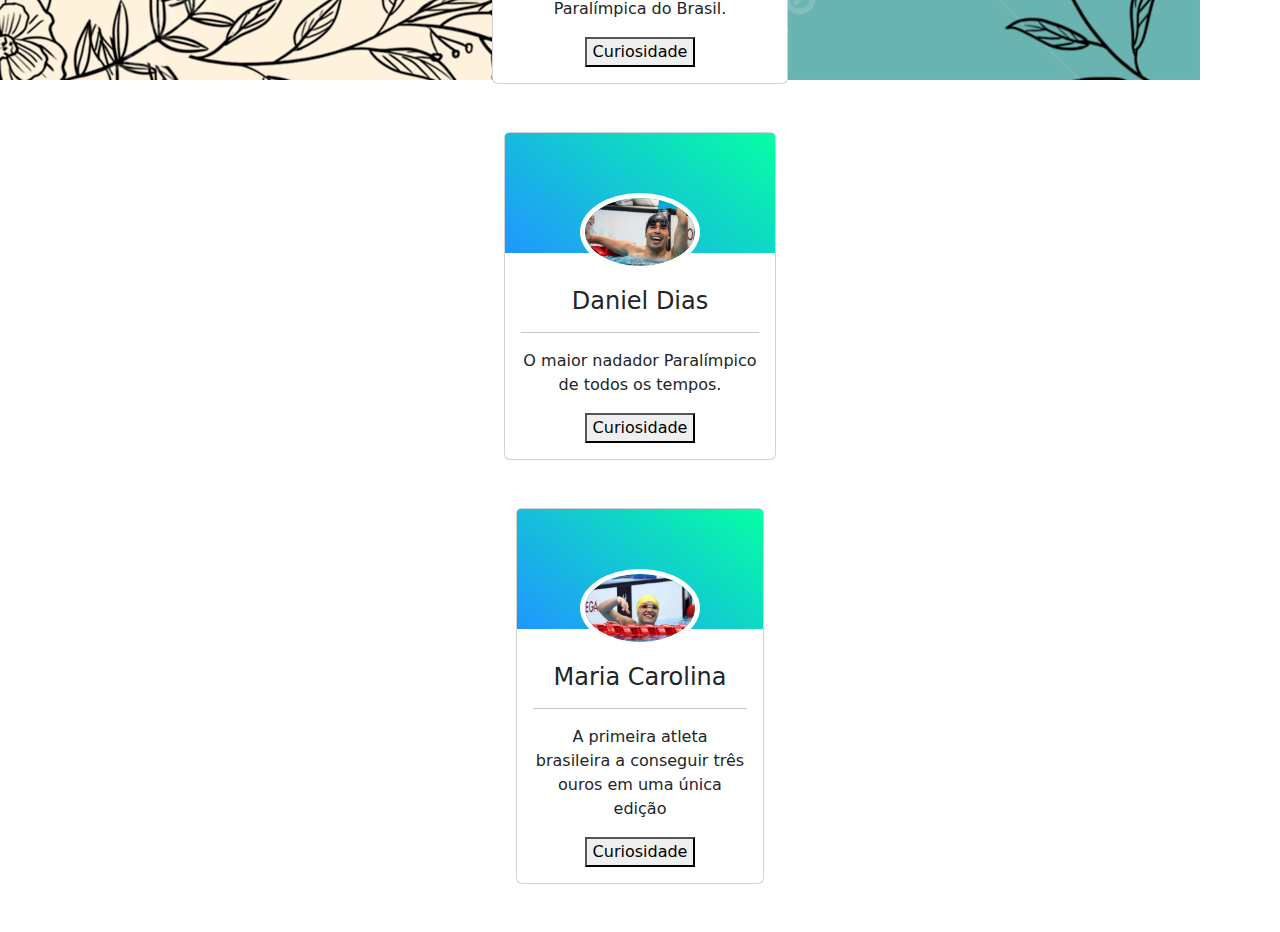
==== commit e2740a87: "Add files via upload" ====
--- a/atletas destacados.html
+++ b/atletas destacados.html
@@ -8,7 +8,7 @@
     
     <title>Atletas destacados</title>
 </head>
-<body>
+<body class="trem">
 
 <header>
     <nav>
@@ -58,52 +58,10 @@
     <h1>Grandes desafios, maiores conquistas</h1>
 
     <div>
-        <img src="brasil.webp" alt="nataçao">
+        
         <h2>A resiliencia, a superaçao e a determinçao focado no sucesso</h2>
     </div>
 
-    <div>
-        <h1></h1>
-        <img src="gabriel.jpg" alt="destaque">
-        <p>Gabriel Bandeira
-        Provando que vai dar conta do recado dentro das piscinas, Gabriel conquistou o primeiro ouro brasileiro em Tóquio. Essa foi a estreia da classe s14 (para atletas com deficiências intelectuais) nos Jogos, e o nadador representou muito bem nosso país, vencendo os 100m borboleta. Com a marca de 54s76, Gabriel bateu um novo recorde Paralímpico, mais um para sua coleção que cresce desde seu início na modalidade. E não para por aí, o multimedalhista coleciona 4 medalhas em 6 provas realizadas em Tóquio. Durante quase 10 anos ele praticou natação convencional, até fazer os testes de elegibilidade que o classificaram como deficiente intelectual, e passar a competir no esporte Paralímpico. Suas primeiras competições a nível nacional e internacional foram no ano passado, e Gabriel teve um excelentes resultados, o que já era esperado também em Tóquio.
-        </p>
-    </div>
-
-    <div>
-        <h1></h1>
-        <img src="petrucio.jpeg" alt="destaque">
-        <p>Petrúcio Ferreira
-            Também porta-bandeira dos Jogos de Tóquio, o ‘Bolt’ das Paralimpíadas, ou melhor, Petrúcio Ferreira, é um fenômeno do atletismo, modalidade com o maior número de atletas brasileiros nesta edição. O paratleta mais rápido do mundo já estreou na competição batendo o recorde Paralímpico, ao completar a prova em 10s53, e conquistar a medalha de ouro nos 100 metros rasos da categoria T47 (para esportistas com membro superior amputado). Essa é mais uma para sua coleção de medalhas. O bicampeão Paralímpico conquistou seu primeiro ouro na Rio 2016. Aos dois anos, Petrúcio sofreu um acidente na forrageira, máquina de triturar capim, perdendo parte do braço esquerdo. Ele iniciou no atletismo paralímpico na escola, quando chamou a atenção dos organizadores de um campeonato escolar do qual participou. Hoje, aos 26 anos, Petrúcio comemora seus títulos, assim como o multicampeão Usain Bolt, imitando um raio com os braços apontando para o alto. Mas a semelhança não está apenas na comemoração – as conquistas no esporte também são equivalentes. O jamaicano já se aposentou, mas Petrúcio segue nas pistas como uma promessa para o atletismo brasileiro nos Jogos Paralímpicos de Tóquio.</p>
-    </div>
-
-    <div>
-        <h1></h1>
-        <img src="antonio.jpg" alt="destaque">
-        <p>Antônio Tenório
-            Antônio Tenório da Silva é considerado o maior judoca Paralímpico da história. Ele conquistou as 4 medalhas de ouro do Brasil na modalidade. Seu início no judô foi aos oito anos de idade, mas um descolamento de retina ao ser atingido por uma semente de mamona no olho esquerdo aos 13 anos, e, mais tarde, uma infecção no olho direito,  o deixaram cego. Assim, ele partiu para o judô Paralímpico e se tornou uma referência nesse esporte. Os Jogos Paralímpicos de Tóquio marcam a 7ª edição do atleta, depois de 6 edições e 6 medalhas conquistadas. Sua estréia no megaevento foi em Atlanta 1996, lutando na categoria B1, para cegos totais. Hoje, aos 50 anos, Antônio ainda pensa em esticar a carreira até a edição de Paris, em 2024.</p>
-    </div>
-
-    <div>
-        <h1></h1>
-        <img src="yeltsin.jpg" alt="destaque">
-        <p>Yeltsin Jacques
-            Yeltsin Jacques protagonizou a conquista da centésima medalha de ouro Paralímpica do Brasil. Depois de estrear em Tóquio garantindo a primeira medalha dourada do atletismo brasileiro nos 5.000m masculino T11, para cegos, ele chegou ao primeiro lugar do pódio novamente nos 1.5000m, com direito a recorde mundial: 3min57s60. Yeltsin nasceu com baixa visão, iniciou no esporte pelo judô, e conheceu o atletismo acompanhando um amigo, totalmente cego, na corrida. Apesar de ter conquistado a sua primeira medalha Paralímpica em Tóquio, Yeltsin já carrega algumas conquistas nas classes T12 e T13, para atletas com deficiência mais leve. Dentre elas, no Mundial da França 2013, no Parapan de Toronto 2015 e no Parapan de Lima 2019. A mudança de categoria ocorreu esse ano, depois de uma reclassificação oftalmológica, que o considerou como competidor da classe T11, em que os corredores são acompanhados de um guia. Formado em Educação Física e fã do maratonista Vanderlei Cordeiro de Lima, Yeltsin que já era cotado ao pódio em Tóquio, apenas confirmou ser um fenômeno do atletismo Paralímpico.</p>
-    </div>
-
-    <div>
-        <h1></h1>
-        <img src="diaz.jpg" alt="destaque">
-        <p>Daniel Dias
-            Daniel Dias, de 33 anos, é o maior nadador Paralímpico de todos os tempos. Ele nasceu com má formação congênita nos membros superiores e na perna direita, e em 16 anos de carreira conquistou 27 medalhas em Jogos Paralímpicos. Essa marca foi alcançada com os 3 bronzes que ganhou em Tóquio: nos 200m livre, nos 100m livre e no revezamento 4x50m. O maior medalhista da natação, dono de 14 medalhas de ouro, vai se aposentar após os Jogos de Tóquio, com orgulho de ter dado continuidade às conquistas de nomes como Clodoaldo Silva e Ádria Santos. Nas vésperas da competição, Daniel, que costuma raspar o cabelo para entrar na piscina, foi surpreendido por uma homenagem da Comissão técnica brasileira, que reproduziu o gesto do nadador. Ele vai passar o bastão para um outro fenômeno das piscinas, Gabriel Bandeira, que aos 21 anos terá a responsabilidade de continuar o legado do companheiro de modalidade.</p>
-    </div>
-
-    <div>
-        <h1></h1>
-        <img src="maria.jpg" alt="destaque">
-        <p>Maria Carolina Santiago
-            Representando, e muito bem, a segunda modalidade com mais atletas brasileiros em Tóquio, a nadadora Maria Carolina Santiago conquistou cinco medalhas na competição, sendo três delas medalhas de ouro. Assim, ela se tornou a primeira atleta brasileira a conseguir três ouros em uma única edição de Jogos Paralímpicos, com direito a um novo recorde da competição (28s82), nos 50 metros livre na classe S13, para atletas com deficiência visual mais leve. A nadadora, que nasceu com Síndrome de Morning Glory, uma alteração congênita na retina, responsável pela diminuição do campo de visão, só migrou para o esporte Paralímpico em 2018, e já no ano seguinte foi campeã mundial. Mas a natação já estava presente na vida da atleta desde os quatro anos de idade, como influência do irmão que foi nadador, mas também por não poder praticar esporte de impacto, devido a sensibilidade que tem na retina. Hoje ela nada pelo clube Grêmio Náutico União, do Rio Grande do Sul, onde foi apresentada ao esporte Paralímpico. Maria Carolina entrou para a história ao encerrar um jejum de 17 anos sem medalhas de nadadoras brasileiras nas Paralimpíadas.</p>
-        </div>
       
      <div class="container">
         <section class="mx-auto my-5" style="max-width: 23rem;">
@@ -129,14 +87,14 @@
           <div class="card testimonial-card mt-2 mb-3 d-flex justify-content-center">
             <div class="card-up aqua-gradient"></div>
          <div class="avatar mx-auto white">
-            <img src="gabriel.jpg" class="rounded-circle img-fluid jack" alt="woman avatar"> 
+            <img src="petrucio.jpeg" class="rounded-circle img-fluid jack" alt="woman avatar"> 
     </div>
 
         <div class="card-body text-center">
-            <h4 class="card-title font-weight-bold">Gabriel Bandeira</h4>
+            <h4 class="card-title font-weight-bold">Petrúcio Ferreira</h4>
             <hr>
-            <p><i class="fas fa-quote-left"></i>Provando que vai dar conta do recado dentro das piscinas</p>
-            <button class="botao" type="submit" onclick="alert('Gabriel Bandeira Provando que vai dar conta do recado dentro das piscinas, Gabriel conquistou o primeiro ouro brasileiro em Tóquio. Essa foi a estreia da classe s14 (para atletas com deficiências intelectuais) nos Jogos, e o nadador representou muito bem nosso país, vencendo os 100m borboleta. Com a marca de 54s76, Gabriel bateu um novo recorde Paralímpico, mais um para sua coleção que cresce desde seu início na modalidade. E não para por aí, o multimedalhista coleciona 4 medalhas em 6 provas realizadas em Tóquio. Durante quase 10 anos ele praticou natação convencional, até fazer os testes de elegibilidade que o classificaram como deficiente intelectual, e passar a competir no esporte Paralímpico. Suas primeiras competições a nível nacional e internacional foram no ano passado, e Gabriel teve um excelentes resultados, o que já era esperado também em Tóquio.')">Curiosidade</button>
+            <p><i class="fas fa-quote-left"></i>O porta-bandeira dos Jogos de Tóquio, o ‘Bolt’ das Paralimpíadas</p>
+            <button class="botao" type="submit" onclick="alert('Petrúcio Ferreira, é um fenômeno do atletismo, modalidade com o maior número de atletas brasileiros nesta edição. O paratleta mais rápido do mundo já estreou na competição batendo o recorde Paralímpico, ao completar a prova em 10s53, e conquistar a medalha de ouro nos 100 metros rasos da categoria T47 (para esportistas com membro superior amputado). Essa é mais uma para sua coleção de medalhas. O bicampeão Paralímpico conquistou seu primeiro ouro na Rio 2016. Aos dois anos, Petrúcio sofreu um acidente na forrageira, máquina de triturar capim, perdendo parte do braço esquerdo. Ele iniciou no atletismo paralímpico na escola, quando chamou a atenção dos organizadores de um campeonato escolar do qual participou. Hoje, aos 26 anos, Petrúcio comemora seus títulos, assim como o multicampeão Usain Bolt, imitando um raio com os braços apontando para o alto. Mas a semelhança não está apenas na comemoração – as conquistas no esporte também são equivalentes. O jamaicano já se aposentou, mas Petrúcio segue nas pistas como uma promessa para o atletismo brasileiro nos Jogos Paralímpicos de Tóquio.')">Curiosidade</button>
         </div>
 
     </div>
@@ -149,14 +107,70 @@
           <div class="card testimonial-card mt-2 mb-3 d-flex justify-content-center">
             <div class="card-up aqua-gradient"></div>
          <div class="avatar mx-auto white">
-            <img src="gabriel.jpg" class="rounded-circle img-fluid jack" alt="woman avatar"> 
+            <img src="antonio.jpg" class="rounded-circle img-fluid jack" alt="woman avatar"> 
     </div>
 
         <div class="card-body text-center">
-            <h4 class="card-title font-weight-bold">Gabriel Bandeira</h4>
+            <h4 class="card-title font-weight-bold">Antônio Tenório</h4>
             <hr>
-            <p><i class="fas fa-quote-left"></i>Provando que vai dar conta do recado dentro das piscinas</p>
-            <button class="botao" type="submit" onclick="alert('Gabriel Bandeira Provando que vai dar conta do recado dentro das piscinas, Gabriel conquistou o primeiro ouro brasileiro em Tóquio. Essa foi a estreia da classe s14 (para atletas com deficiências intelectuais) nos Jogos, e o nadador representou muito bem nosso país, vencendo os 100m borboleta. Com a marca de 54s76, Gabriel bateu um novo recorde Paralímpico, mais um para sua coleção que cresce desde seu início na modalidade. E não para por aí, o multimedalhista coleciona 4 medalhas em 6 provas realizadas em Tóquio. Durante quase 10 anos ele praticou natação convencional, até fazer os testes de elegibilidade que o classificaram como deficiente intelectual, e passar a competir no esporte Paralímpico. Suas primeiras competições a nível nacional e internacional foram no ano passado, e Gabriel teve um excelentes resultados, o que já era esperado também em Tóquio.')">Curiosidade</button>
+            <p><i class="fas fa-quote-left"></i>O maior judoca Paralímpico da história.</p>
+            <button class="botao" type="submit" onclick="alert('Ele conquistou as 4 medalhas de ouro do Brasil na modalidade. Seu início no judô foi aos oito anos de idade, mas um descolamento de retina ao ser atingido por uma semente de mamona no olho esquerdo aos 13 anos, e, mais tarde, uma infecção no olho direito, o deixaram cego. Assim, ele partiu para o judô Paralímpico e se tornou uma referência nesse esporte. Os Jogos Paralímpicos de Tóquio marcam a 7ª edição do atleta, depois de 6 edições e 6 medalhas conquistadas. Sua estréia no megaevento foi em Atlanta 1996, lutando na categoria B1, para cegos totais. Hoje, aos 50 anos, Antônio ainda pensa em esticar a carreira até a edição de Paris, em 2024.')">Curiosidade</button>
+        </div>
+
+    </div>
+
+    <div class="container">
+        <section class="mx-auto my-5" style="max-width: 23rem;">
+            
+          <div class="card testimonial-card mt-2 mb-3 d-flex justify-content-center">
+            <div class="card-up aqua-gradient"></div>
+         <div class="avatar mx-auto white">
+            <img src="yeltsin.jpg" class="rounded-circle img-fluid jack" alt="woman avatar"> 
+    </div>
+
+        <div class="card-body text-center">
+            <h4 class="card-title font-weight-bold">Yeltsin Jacques</h4>
+            <hr>
+            <p><i class="fas fa-quote-left"></i>Protagonizou a conquista da centésima medalha de ouro Paralímpica do Brasil.</p>
+            <button class="botao" type="submit" onclick="alert('Yeltsin Jacques depois de estrear em Tóquio garantindo a primeira medalha dourada do atletismo brasileiro nos 5.000m masculino T11, para cegos, ele chegou ao primeiro lugar do pódio novamente nos 1.5000m, com direito a recorde mundial: 3min57s60. Yeltsin nasceu com baixa visão, iniciou no esporte pelo judô, e conheceu o atletismo acompanhando um amigo, totalmente cego, na corrida. Apesar de ter conquistado a sua primeira medalha Paralímpica em Tóquio, Yeltsin já carrega algumas conquistas nas classes T12 e T13, para atletas com deficiência mais leve. Dentre elas, no Mundial da França 2013, no Parapan de Toronto 2015 e no Parapan de Lima 2019. A mudança de categoria ocorreu esse ano, depois de uma reclassificação oftalmológica, que o considerou como competidor da classe T11, em que os corredores são acompanhados de um guia. Formado em Educação Física e fã do maratonista Vanderlei Cordeiro de Lima, Yeltsin que já era cotado ao pódio em Tóquio, apenas confirmou ser um fenômeno do atletismo Paralímpico.')">Curiosidade</button>
+        </div>
+
+
+
+    </div>
+
+    <div class="container">
+        <section class="mx-auto my-5" style="max-width: 23rem;">
+            
+          <div class="card testimonial-card mt-2 mb-3 d-flex justify-content-center">
+            <div class="card-up aqua-gradient"></div>
+         <div class="avatar mx-auto white">
+            <img src="diaz.jpg" class="rounded-circle img-fluid jack" alt="woman avatar"> 
+    </div>
+
+        <div class="card-body text-center">
+            <h4 class="card-title font-weight-bold">Daniel Dias</h4>
+            <hr>
+            <p><i class="fas fa-quote-left"></i>O maior nadador Paralímpico de todos os tempos. </p>
+            <button class="botao" type="submit" onclick="alert('Ele nasceu com má formação congênita nos membros superiores e na perna direita, e em 16 anos de carreira conquistou 27 medalhas em Jogos Paralímpicos. Essa marca foi alcançada com os 3 bronzes que ganhou em Tóquio: nos 200m livre, nos 100m livre e no revezamento 4x50m. O maior medalhista da natação, dono de 14 medalhas de ouro, vai se aposentar após os Jogos de Tóquio, com orgulho de ter dado continuidade às conquistas de nomes como Clodoaldo Silva e Ádria Santos. Nas vésperas da competição, Daniel, que costuma raspar o cabelo para entrar na piscina, foi surpreendido por uma homenagem da Comissão técnica brasileira, que reproduziu o gesto do nadador. Ele vai passar o bastão para um outro fenômeno das piscinas, Gabriel Bandeira, que aos 21 anos terá a responsabilidade de continuar o legado do companheiro de modalidade.')">Curiosidade</button>
+        </div>
+
+    </div>
+
+    <div class="container">
+        <section class="mx-auto my-5" style="max-width: 23rem;">
+            
+          <div class="card testimonial-card mt-2 mb-3 d-flex justify-content-center">
+            <div class="card-up aqua-gradient"></div>
+         <div class="avatar mx-auto white">
+            <img src="maria.jpg" class="rounded-circle img-fluid jack" alt="woman avatar"> 
+    </div>
+
+        <div class="card-body text-center">
+            <h4 class="card-title font-weight-bold">Maria Carolina</h4>
+            <hr>
+            <p><i class="fas fa-quote-left"></i>A primeira atleta brasileira a conseguir três ouros em uma única edição</p>
+            <button class="botao" type="submit" onclick="alert('A nadadora Maria Carolina Santiago conquistou cinco medalhas na competição, sendo três delas medalhas de ouro. Assim, ela se tornou a primeira atleta brasileira a conseguir três ouros em uma única edição de Jogos Paralímpicos, com direito a um novo recorde da competição (28s82), nos 50 metros livre na classe S13, para atletas com deficiência visual mais leve. A nadadora, que nasceu com Síndrome de Morning Glory, uma alteração congênita na retina, responsável pela diminuição do campo de visão, só migrou para o esporte Paralímpico em 2018, e já no ano seguinte foi campeã mundial. Mas a natação já estava presente na vida da atleta desde os quatro anos de idade, como influência do irmão que foi nadador, mas também por não poder praticar esporte de impacto, devido a sensibilidade que tem na retina. Hoje ela nada pelo clube Grêmio Náutico União, do Rio Grande do Sul, onde foi apresentada ao esporte Paralímpico. Maria Carolina entrou para a história ao encerrar um jejum de 17 anos sem medalhas de nadadoras brasileiras nas Paralimpíadas.')">Curiosidade</button>
         </div>
 
     </div>
--- a/atletas destacados.css
+++ b/atletas destacados.css
@@ -1,5 +1,7 @@
-.body {
-	background-color: green;
+.trem {
+    background-image: url("papper2.jpg");
+    background-repeat: no-repeat; /* Evita repetição da imagem */
+    background-size: auto; /* Ajusta a imagem para cobrir todo o fundo */
 }
 
 .testimonial-card .card-up {
@@ -30,3 +32,7 @@
     
 }
 
+
+
+
+
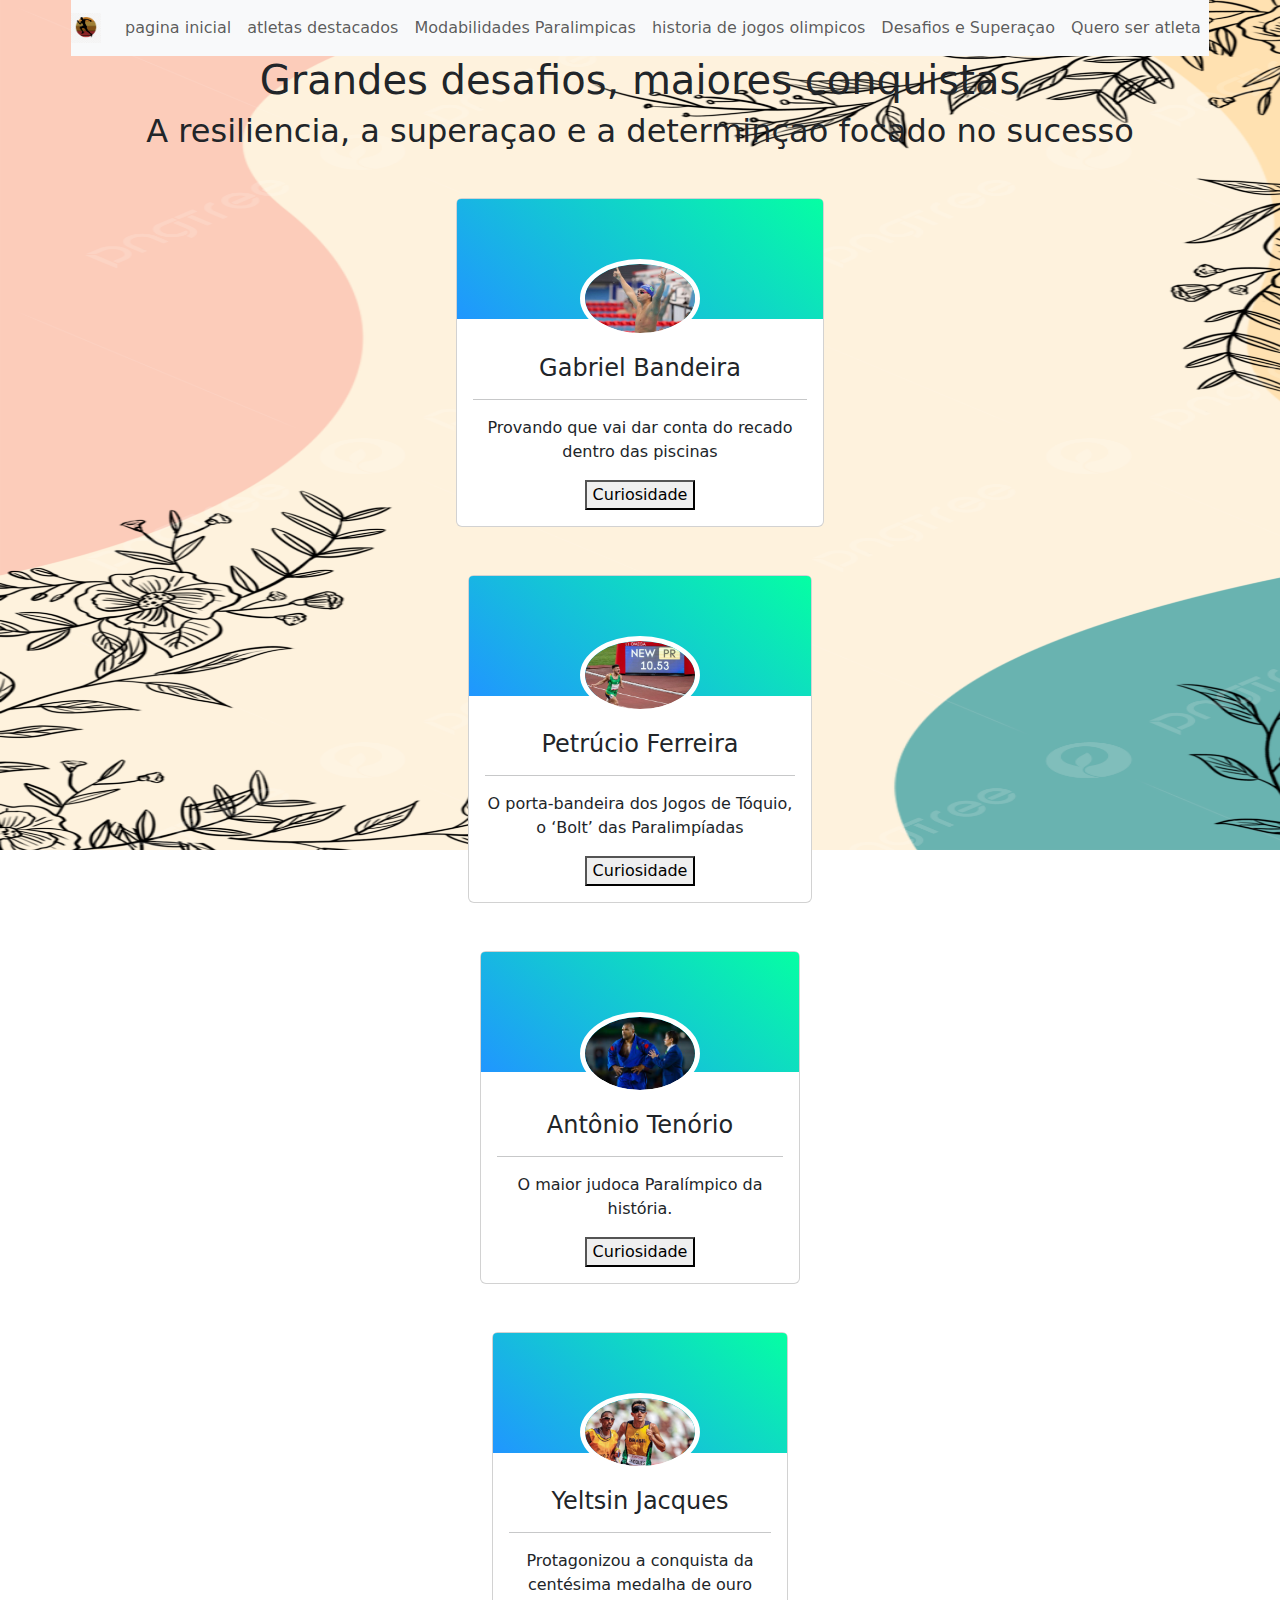
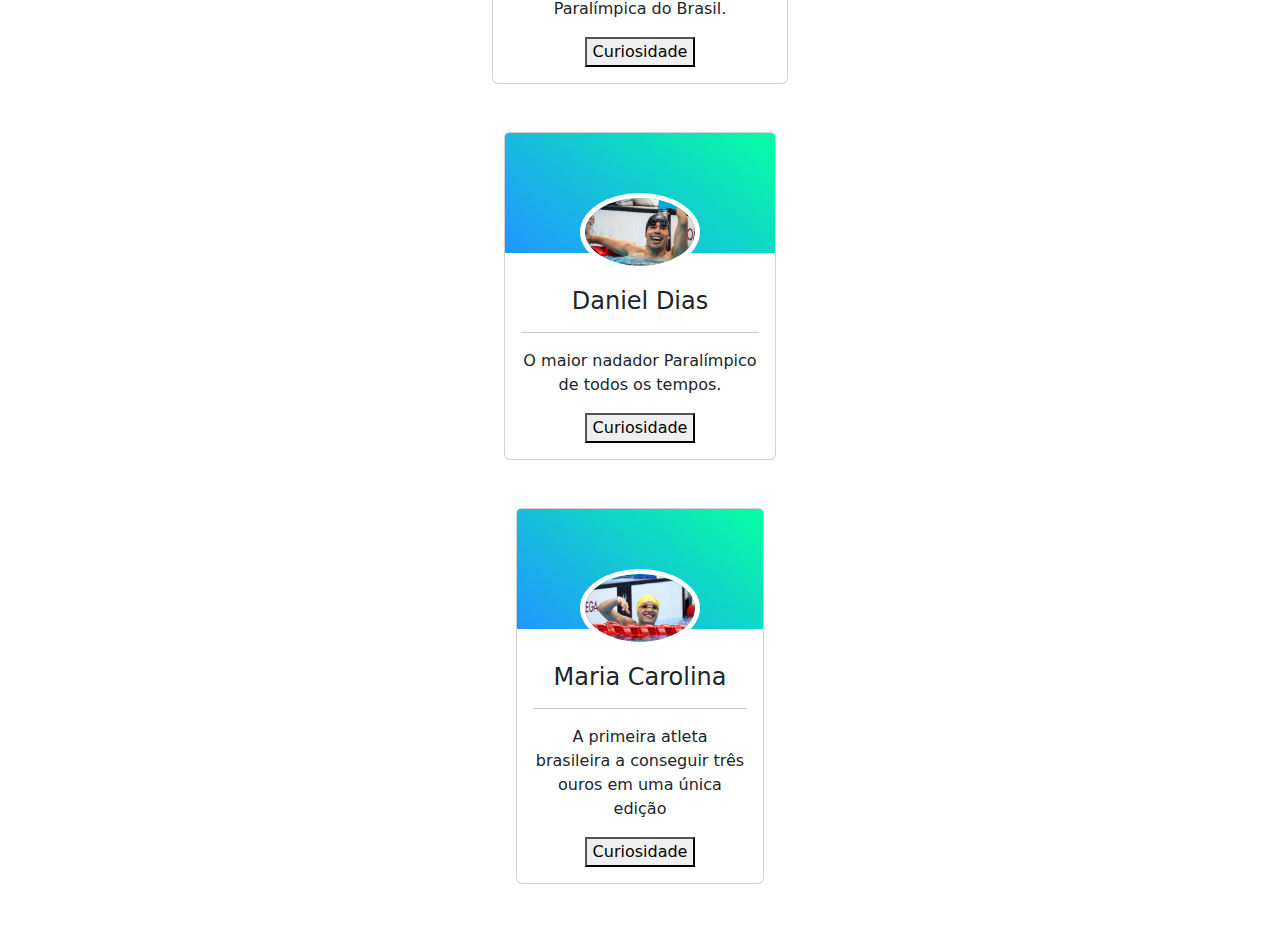
==== commit e4806191: "Add files via upload" ====
--- a/atletas destacados.html
+++ b/atletas destacados.html
@@ -6,7 +6,7 @@
     <link href="https://cdn.jsdelivr.net/npm/bootstrap@5.3.3/dist/css/bootstrap.min.css" rel="stylesheet" integrity="sha384-QWTKZyjpPEjISv5WaRU9OFeRpok6YctnYmDr5pNlyT2bRjXh0JMhjY6hW+ALEwIH" crossorigin="anonymous">
     <meta name="viewport" content="width=device-width, initial-scale=1.0">
     
-    <title>Atletas destacados</title>
+    <title>PARA-HERÓIS</title>
 </head>
 <body class="trem">
 
@@ -18,7 +18,8 @@
         <!-- Right-aligned nav -->
         <ul class="nav justify-content-end">
 
-        <nav class="navbar navbar-expand-lg navbar-light bg-light">        
+        <nav class="navbar navbar-expand-lg navbar-light bg-light">
+          <a class="navbar-brand" href="menu.html">  <img src="logo menu.jpg" width="30" height="30" class="d-inline-block align-top" alt=""></a>        
         <button class="navbar-toggler" type="button" data-toggle="collapse" data-target="#navbarNav" aria-controls="navbarNav" aria-expanded="false" aria-label="Alterna navegação">
           <span class="navbar-toggler-icon"></span>
         </button>
@@ -40,9 +41,7 @@
             <li class="nav-item">
                 <a class="nav-link" href="desafios e superaçao.html">Desafios e Superaçao</a>
             </li>              
-            <li class="nav-item">
-                <a class="nav-link" a href="noticias e eventos.html">Noticias e Eventos</a>
-            </li>    
+                
             <li class="nav-item">
                 <a class="nav-link" href="formulario.html">Quero ser atleta</a></span>
             </li>
@@ -55,11 +54,11 @@
     </nav>
 </header>
 
-    <h1>Grandes desafios, maiores conquistas</h1>
+    <h1 align="center">Grandes desafios, maiores conquistas</h1>
 
     <div>
         
-        <h2>A resiliencia, a superaçao e a determinçao focado no sucesso</h2>
+        <h2 align="center">A resiliencia, a superaçao e a determinçao focado no sucesso</h2>
     </div>
 
       
--- a/atletas destacados.css
+++ b/atletas destacados.css
@@ -1,7 +1,7 @@
 .trem {
     background-image: url("papper2.jpg");
     background-repeat: no-repeat; /* Evita repetição da imagem */
-    background-size: auto; /* Ajusta a imagem para cobrir todo o fundo */
+    background-size: 1450px 850px; /* Ajusta a imagem para cobrir todo o fundo */
 }
 
 .testimonial-card .card-up {
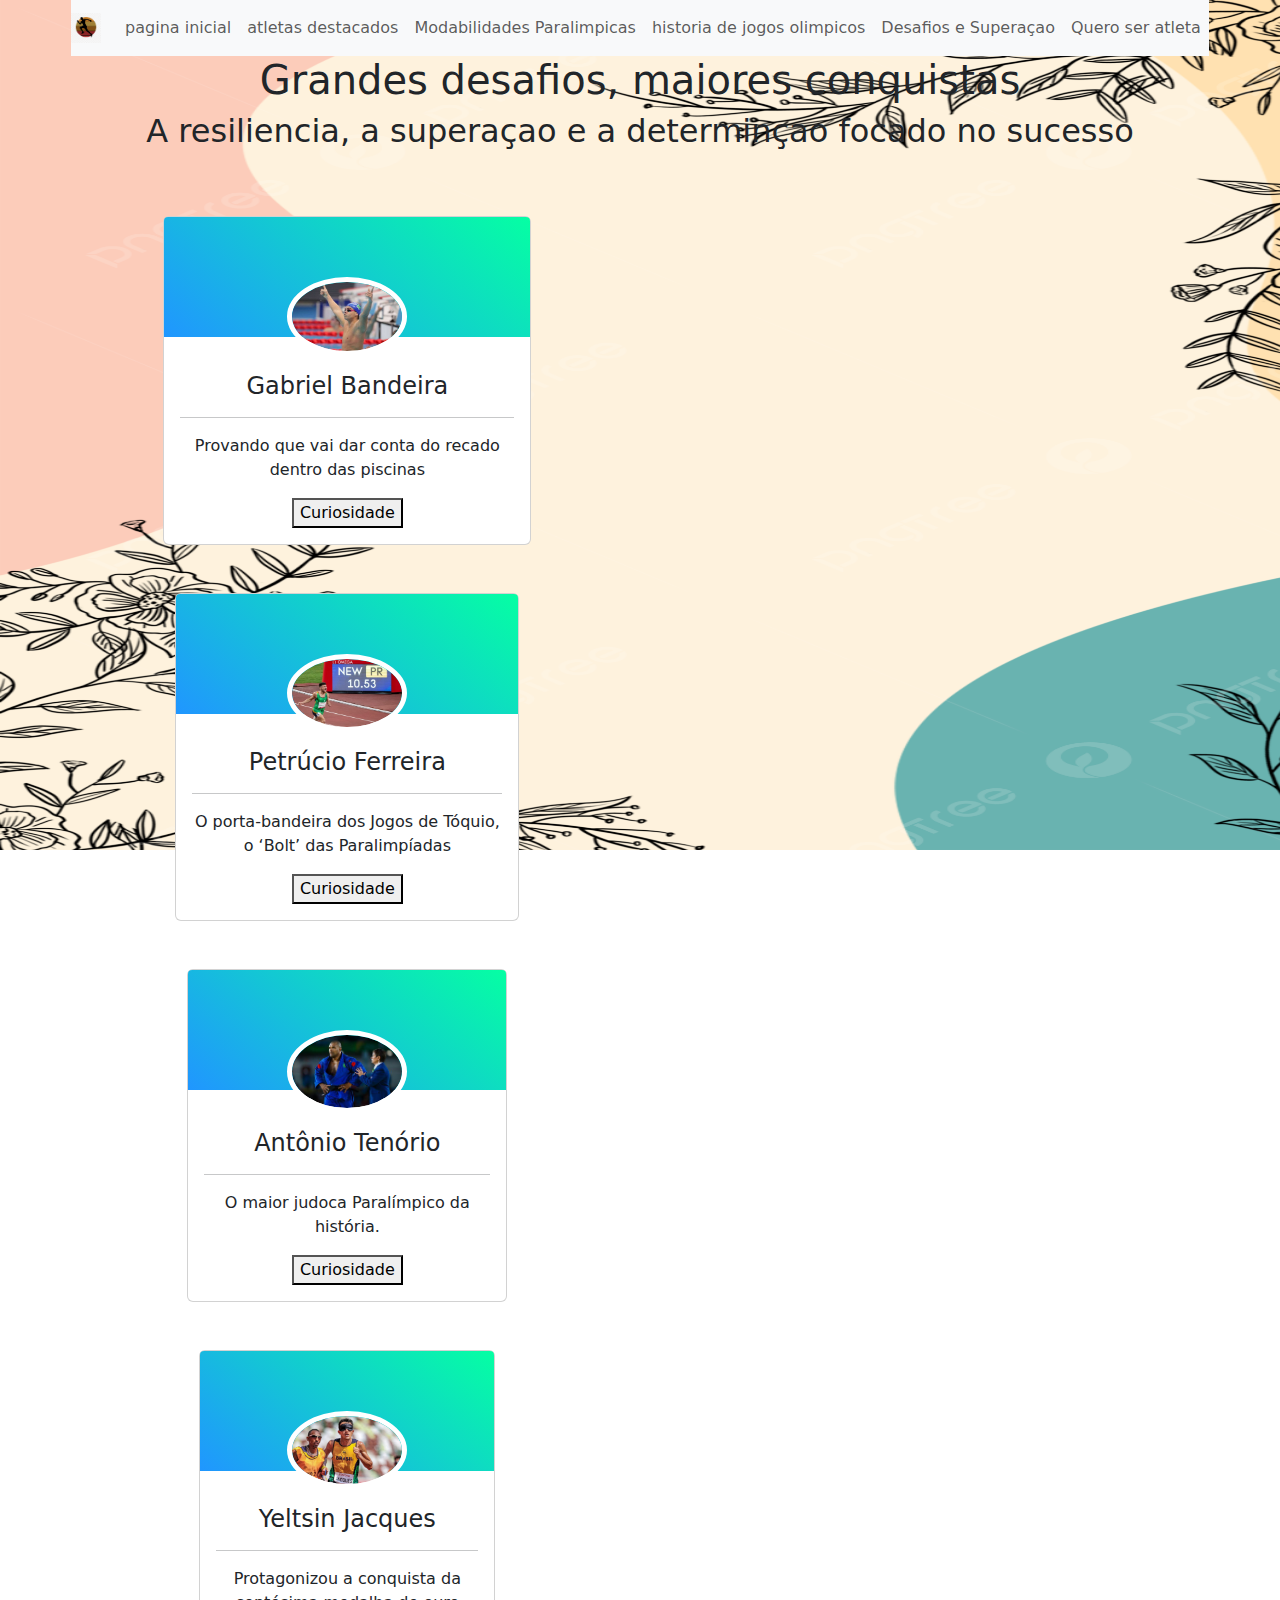
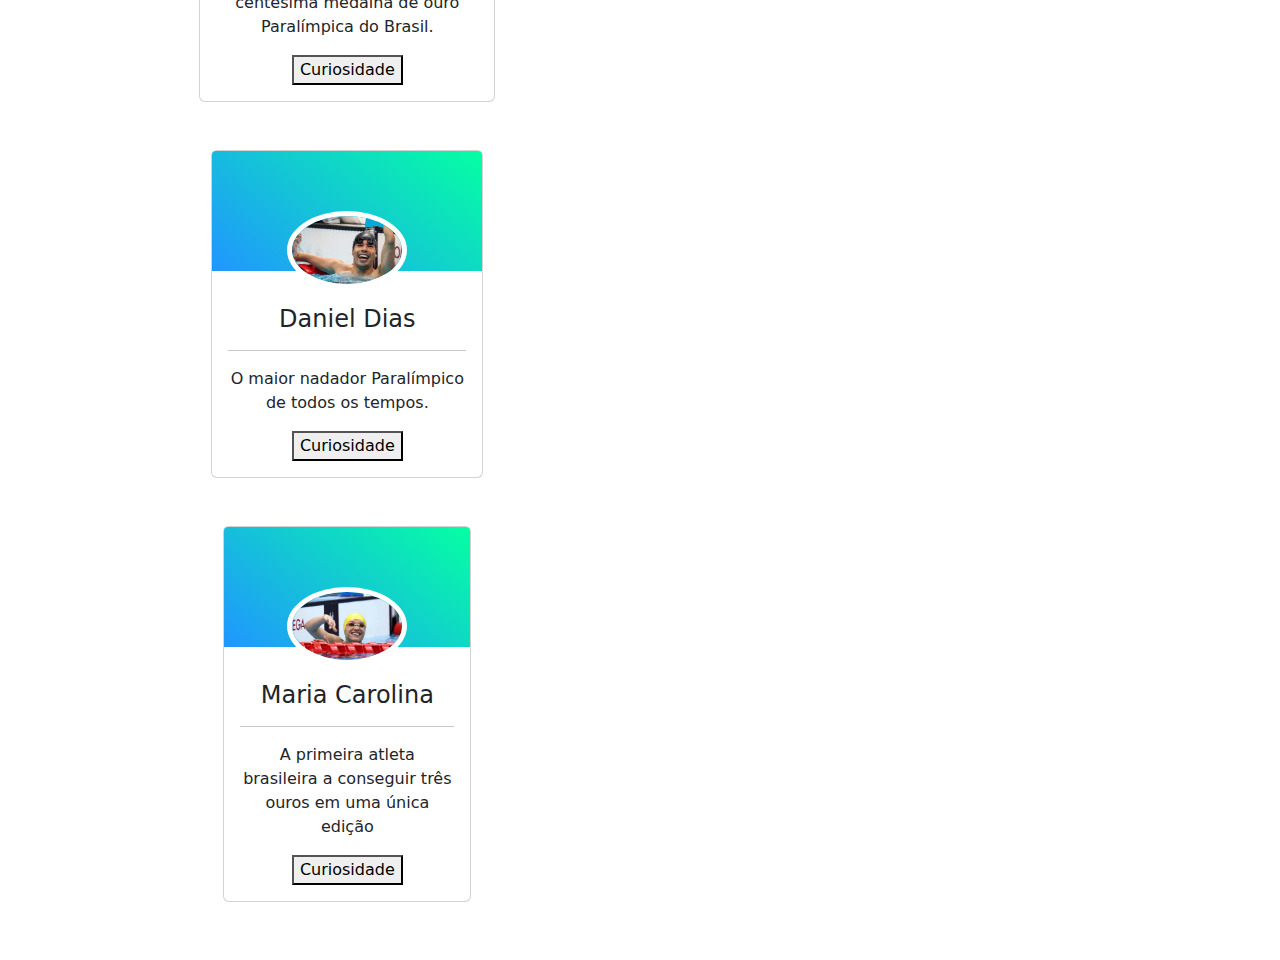
==== commit 70be8c9e: "Add files via upload" ====
--- a/atletas destacados.html
+++ b/atletas destacados.html
@@ -61,7 +61,7 @@
         <h2 align="center">A resiliencia, a superaçao e a determinçao focado no sucesso</h2>
     </div>
 
-      
+<div class="grid-container">     
      <div class="container">
         <section class="mx-auto my-5" style="max-width: 23rem;">
             
@@ -177,6 +177,6 @@
               
             </section>
           </div>
-    
+  </div>   
 </body>
 </html>--- a/atletas destacados.css
+++ b/atletas destacados.css
@@ -32,7 +32,12 @@
     
 }
 
+.grid-container {
+  display: grid;
+  grid-template-columns: auto auto auto;
+  gap: 10px;
+  padding: 10px;
+}
 
 
 
-
